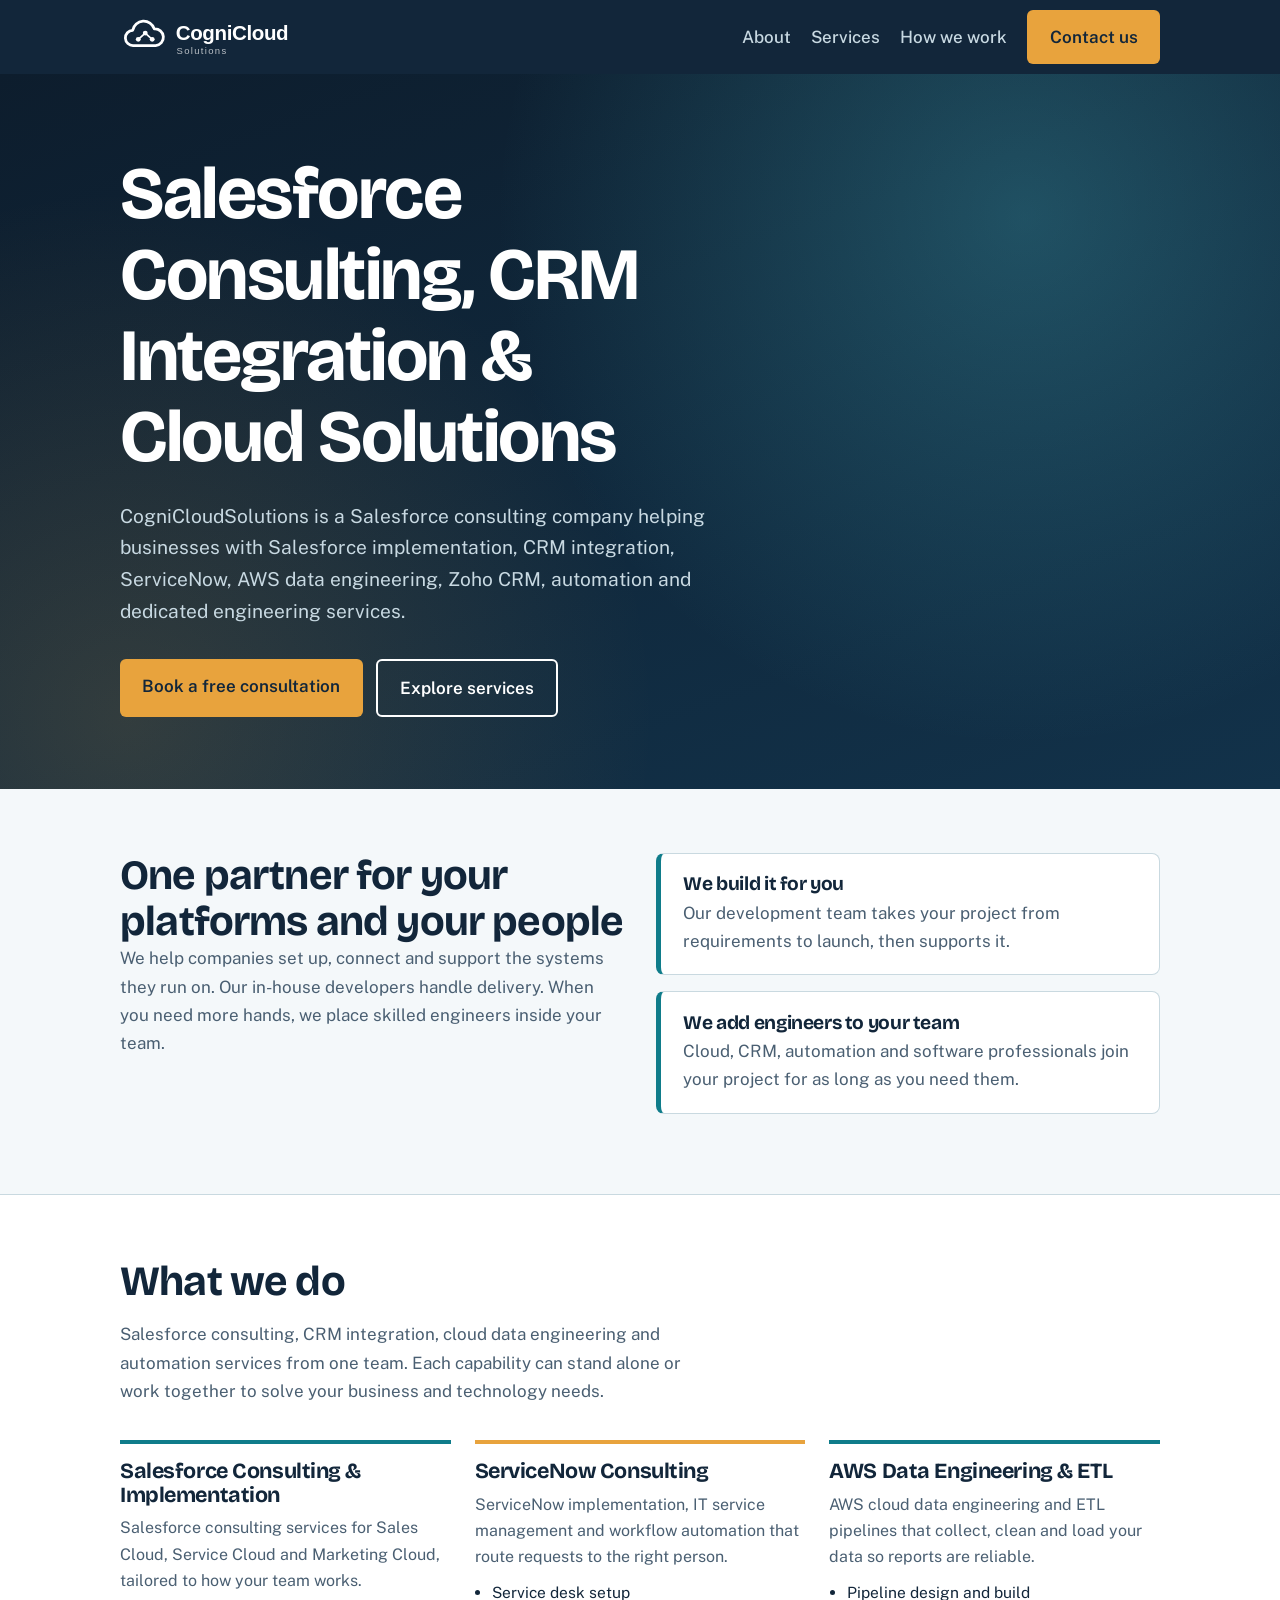
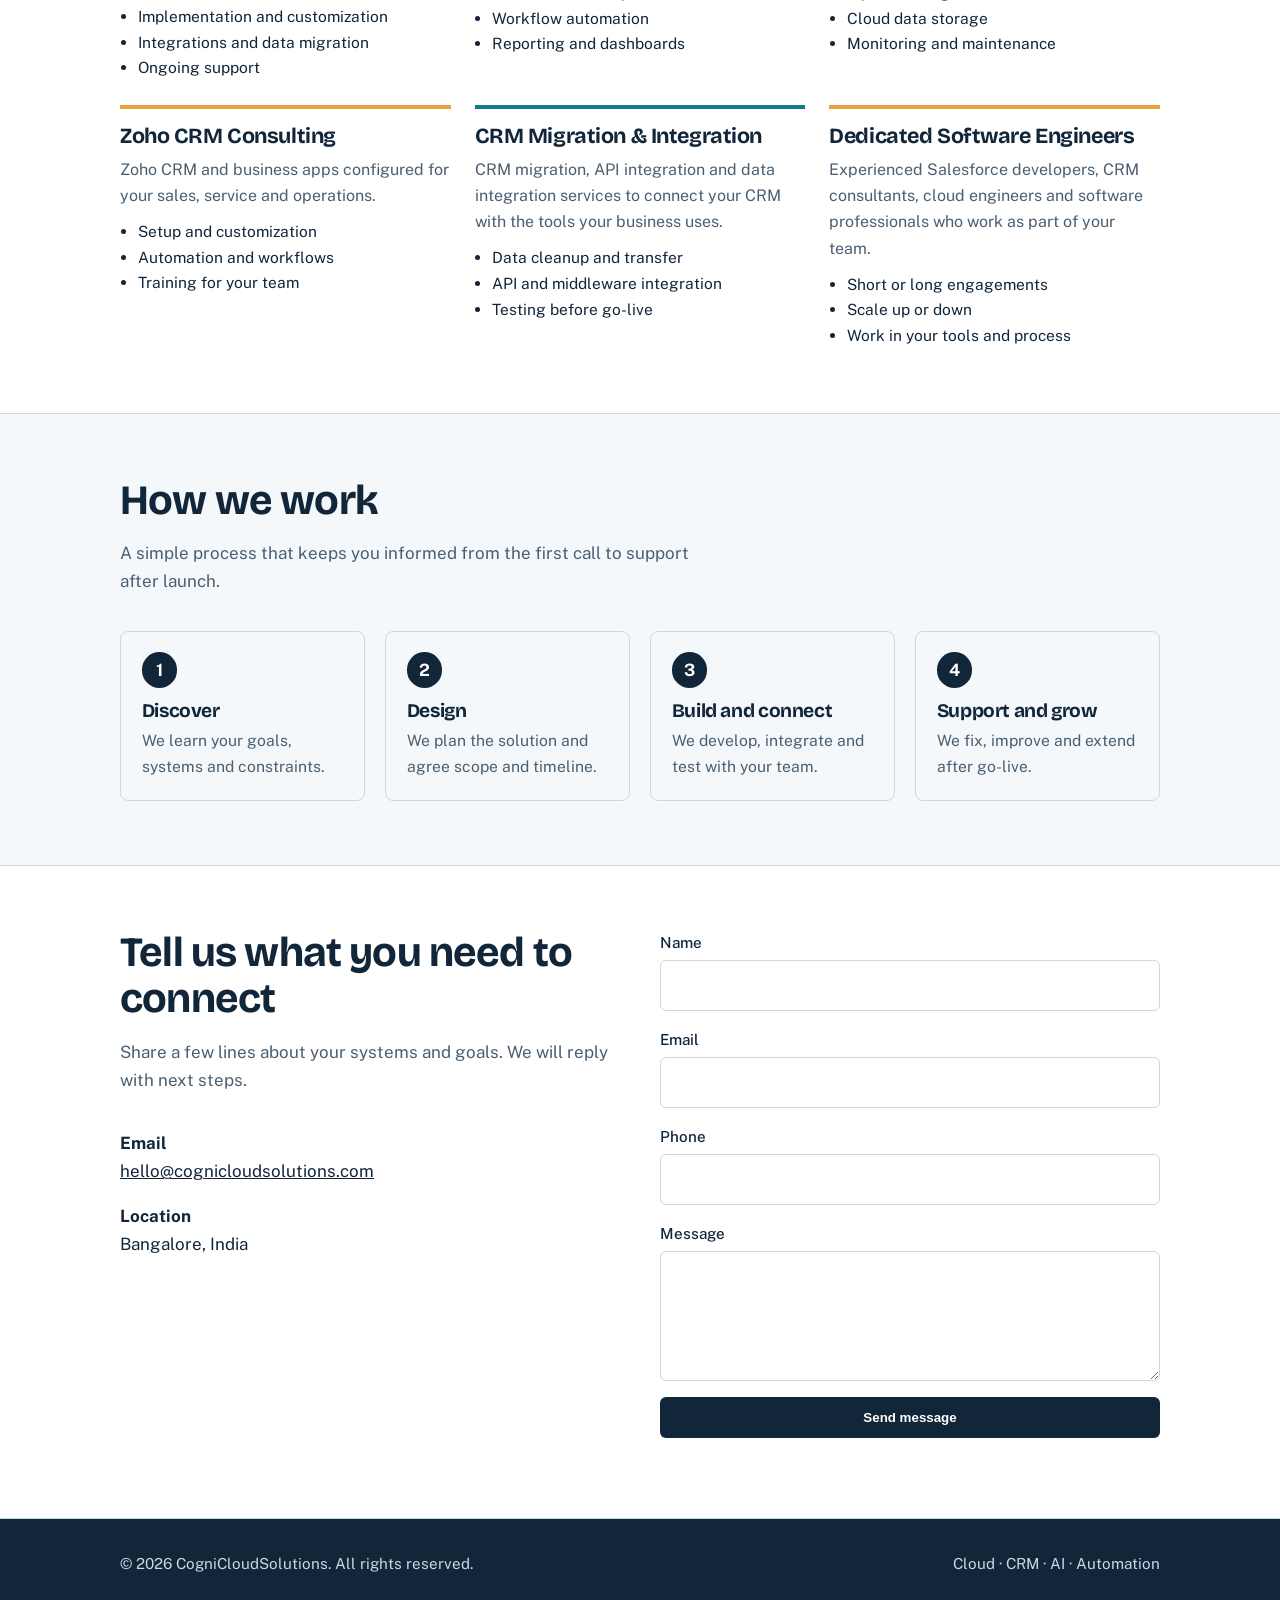
==== index.html @ 535fe507 "Strengthen SEO for Salesforce CRM cloud and engineering services" ====
<!DOCTYPE html>
<html lang="en">
<head>
<meta charset="utf-8">
<meta name="viewport" content="width=device-width, initial-scale=1">
<title>Salesforce Consulting Company | CRM, Cloud & AI Solutions | CogniCloudSolutions</title>
<meta name="description" content="CogniCloudSolutions is a Salesforce consulting company providing Salesforce implementation, CRM integration, ServiceNow, AWS data engineering, Zoho CRM, automation and dedicated engineering services.">
<link rel="canonical" href="https://www.cognicloudsolutions.com/">
<meta name="robots" content="index, follow, max-image-preview:large, max-snippet:-1, max-video-preview:-1">
<meta property="og:type" content="website">
<meta property="og:url" content="https://www.cognicloudsolutions.com/">
<meta property="og:title" content="Salesforce Consulting Company | CogniCloudSolutions">
<meta property="og:description" content="Salesforce consulting, CRM integration, ServiceNow, AWS data engineering, Zoho CRM, automation and dedicated engineering services.">
<meta property="og:image" content="https://www.cognicloudsolutions.com/assets/cognicloudsolutions-logo.svg">
<meta name="twitter:card" content="summary_large_image">
<meta name="twitter:title" content="Salesforce Consulting Company | CogniCloudSolutions">
<meta name="twitter:description" content="Salesforce consulting, CRM integration, ServiceNow, AWS data engineering, Zoho CRM, automation and dedicated engineering services.">
<script type="application/ld+json">
{
  "@context": "https://schema.org",
  "@type": "Organization",
  "name": "CogniCloudSolutions",
  "url": "https://www.cognicloudsolutions.com/",
  "logo": "https://www.cognicloudsolutions.com/assets/cognicloudsolutions-logo.svg",
  "email": "hello@cognicloudsolutions.com",
  "description": "Salesforce consulting, CRM integration, ServiceNow, AWS data engineering, Zoho CRM, automation and dedicated engineering services.",
  "knowsAbout": [
    "Salesforce consulting",
    "Salesforce implementation",
    "Salesforce CRM integration",
    "CRM migration",
    "ServiceNow consulting",
    "AWS data engineering",
    "ETL",
    "Zoho CRM",
    "CRM automation",
    "API integration",
    "Dedicated software engineers"
  ],
  "contactPoint": {
    "@type": "ContactPoint",
    "email": "hello@cognicloudsolutions.com",
    "contactType": "sales"
  }
}
</script>
<link rel="preconnect" href="https://fonts.googleapis.com">
<link rel="preconnect" href="https://fonts.gstatic.com" crossorigin>
<link href="https://fonts.googleapis.com/css2?family=Bricolage+Grotesque:wght@500;700;800&family=Public+Sans:wght@400;500;600&display=swap" rel="stylesheet">
<style>
:root{--bg:#f4f8fa;--surface:#fff;--ink:#12263a;--muted:#4a5f72;--teal:#0f7c8a;--amber:#e8a33d;--line:#c9d9e0;--navy:#12263a}
*{box-sizing:border-box}
html{scroll-behavior:smooth;scroll-padding-top:80px}
body{margin:0;background:var(--bg);color:var(--ink);font:400 1.0625rem/1.65 "Public Sans",system-ui,-apple-system,"Segoe UI",sans-serif}
h1,h2,h3{font-family:"Bricolage Grotesque","Segoe UI",system-ui,sans-serif;line-height:1.1;margin:0;letter-spacing:-.02em}
a{color:inherit}
.wrap{max-width:1080px;margin:auto;padding:0 1.25rem}
header{position:sticky;top:0;z-index:10;background:var(--navy);color:#fff}
header .wrap{display:flex;align-items:center;justify-content:space-between;gap:1rem;flex-wrap:wrap;padding:.65rem 1.25rem}
.logo{display:inline-flex;align-items:center;gap:10px;text-decoration:none;color:#fff}
.logo img{width:220px;height:52px;object-fit:contain;object-position:left center;filter:brightness(0) invert(1)}
.logo span{display:none}
nav{display:flex;gap:1.25rem;align-items:center;flex-wrap:wrap;font-weight:500}
nav a{text-decoration:none;color:#c8d9e2}
nav a:hover{color:#fff}
.btn{display:inline-block;background:var(--amber);color:var(--ink);padding:.8rem 1.4rem;border-radius:6px;font-weight:600;text-decoration:none;border:0;cursor:pointer}
.btn:hover{filter:brightness(1.05)}
.btn.ghost{background:transparent;color:#fff;border:2px solid #fff}
.hero{position:relative;overflow:hidden;background:radial-gradient(circle at 80% 20%,rgba(76,192,207,.28),transparent 45%),radial-gradient(circle at 10% 90%,rgba(232,163,61,.16),transparent 40%),linear-gradient(160deg,#0d1d2d,#12324a);color:#fff;padding:5rem 0 4.5rem}
.hero h1{font-size:clamp(2.4rem,7vw,4.6rem);max-width:13ch}
.hero p{font-size:1.2rem;color:#c8d9e2;max-width:54ch;margin:1.4rem 0 2rem}
.cta{display:flex;gap:.8rem;flex-wrap:wrap}
section{padding:4rem 0}
section.white{background:var(--surface);border-top:1px solid var(--line);border-bottom:1px solid var(--line)}
h2{font-size:clamp(1.8rem,4vw,2.6rem);max-width:22ch}
.intro{color:var(--muted);max-width:58ch;margin:1rem 0 2.2rem}
.about{display:grid;gap:2rem;grid-template-columns:repeat(auto-fit,minmax(280px,1fr))}
.about p{margin:0 0 1rem;color:var(--muted)}
.model{background:#fff;border:1px solid var(--line);border-left:5px solid var(--teal);border-radius:8px;padding:1.2rem 1.4rem;margin-bottom:1rem}
.model h3{font-size:1.2rem;margin-bottom:.3rem}
.model p{margin:0}
.grid{display:grid;gap:1.5rem;grid-template-columns:repeat(auto-fit,minmax(280px,1fr))}
.svc{border-top:4px solid var(--teal);padding-top:1rem}
.svc:nth-child(even){border-color:var(--amber)}
.svc h3{font-size:1.35rem;margin-bottom:.5rem}
.svc p{margin:0 0 .6rem;color:var(--muted);font-size:1rem}
.svc ul{margin:0;padding-left:1.1rem;font-size:.97rem}
.steps{display:grid;gap:1.25rem;grid-template-columns:repeat(auto-fit,minmax(220px,1fr));padding:0;list-style:none;margin:0;counter-reset:s}
.steps li{counter-increment:s;background:var(--bg);border:1px solid var(--line);border-radius:8px;padding:1.3rem}
.steps li::before{content:counter(s);display:grid;place-items:center;width:2.2rem;height:2.2rem;border-radius:50%;background:var(--navy);color:#fff;font-weight:700;margin-bottom:.8rem}
.steps h3{font-size:1.2rem;margin-bottom:.4rem}
.steps p{margin:0;color:var(--muted);font-size:.98rem}
.contact{display:grid;gap:2.5rem;grid-template-columns:repeat(auto-fit,minmax(280px,1fr))}
form{display:grid;gap:1rem}
label{display:grid;gap:.3rem;font-weight:500;font-size:.95rem}
input,textarea{font:inherit;padding:.75rem;border:1px solid var(--line);border-radius:6px;background:#fff;color:var(--ink);width:100%}
textarea{min-height:130px;resize:vertical}
.btn.dark{background:var(--navy);color:#fff}
footer{background:var(--navy);color:#c8d9e2;padding:2rem 0;font-size:.95rem}
footer .wrap{display:flex;justify-content:space-between;gap:1rem;flex-wrap:wrap}
@media(max-width:700px){.logo img{width:190px;height:46px}nav{width:100%;justify-content:flex-start}.hero{padding:4rem 0}}
</style>
</head>
<body>
<header>
<div class="wrap">
<a class="logo" href="#top" aria-label="CogniCloudSolutions home"><img src="assets/cognicloudsolutions-logo.svg" alt="CogniCloudSolutions logo"></a>
<nav aria-label="Main">
<a href="#about">About</a>
<a href="#services">Services</a>
<a href="#process">How we work</a>
<a href="#contact" class="btn">Contact us</a>
</nav>
</div>
</header>

<main id="top">
<div class="hero">
<div class="wrap">
<h1>Salesforce Consulting, CRM Integration & Cloud Solutions</h1>
<p>CogniCloudSolutions is a Salesforce consulting company helping businesses with Salesforce implementation, CRM integration, ServiceNow, AWS data engineering, Zoho CRM, automation and dedicated engineering services.</p>
<div class="cta">
<a class="btn" href="#contact">Book a free consultation</a>
<a class="btn ghost" href="#services">Explore services</a>
</div>
</div>
</div>

<section id="about">
<div class="wrap about">
<div>
<h2>One partner for your platforms and your people</h2>
<p class="intro">We help companies set up, connect and support the systems they run on. Our in-house developers handle delivery. When you need more hands, we place skilled engineers inside your team.</p>
</div>
<div>
<div class="model"><h3>We build it for you</h3><p>Our development team takes your project from requirements to launch, then supports it.</p></div>
<div class="model"><h3>We add engineers to your team</h3><p>Cloud, CRM, automation and software professionals join your project for as long as you need them.</p></div>
</div>
</div>
</section>

<section id="services" class="white">
<div class="wrap">
<h2>What we do</h2>
<p class="intro">Salesforce consulting, CRM integration, cloud data engineering and automation services from one team. Each capability can stand alone or work together to solve your business and technology needs.</p>
<div class="grid">
<div class="svc"><h3>Salesforce Consulting & Implementation</h3><p>Salesforce consulting services for Sales Cloud, Service Cloud and Marketing Cloud, tailored to how your team works.</p><ul><li>Implementation and customization</li><li>Integrations and data migration</li><li>Ongoing support</li></ul></div>
<div class="svc"><h3>ServiceNow Consulting</h3><p>ServiceNow implementation, IT service management and workflow automation that route requests to the right person.</p><ul><li>Service desk setup</li><li>Workflow automation</li><li>Reporting and dashboards</li></ul></div>
<div class="svc"><h3>AWS Data Engineering & ETL</h3><p>AWS cloud data engineering and ETL pipelines that collect, clean and load your data so reports are reliable.</p><ul><li>Pipeline design and build</li><li>Cloud data storage</li><li>Monitoring and maintenance</li></ul></div>
<div class="svc"><h3>Zoho CRM Consulting</h3><p>Zoho CRM and business apps configured for your sales, service and operations.</p><ul><li>Setup and customization</li><li>Automation and workflows</li><li>Training for your team</li></ul></div>
<div class="svc"><h3>CRM Migration & Integration</h3><p>CRM migration, API integration and data integration services to connect your CRM with the tools your business uses.</p><ul><li>Data cleanup and transfer</li><li>API and middleware integration</li><li>Testing before go-live</li></ul></div>
<div class="svc"><h3>Dedicated Software Engineers</h3><p>Experienced Salesforce developers, CRM consultants, cloud engineers and software professionals who work as part of your team.</p><ul><li>Short or long engagements</li><li>Scale up or down</li><li>Work in your tools and process</li></ul></div>
</div>
</div>
</section>

<section id="process">
<div class="wrap">
<h2>How we work</h2>
<p class="intro">A simple process that keeps you informed from the first call to support after launch.</p>
<ol class="steps">
<li><h3>Discover</h3><p>We learn your goals, systems and constraints.</p></li>
<li><h3>Design</h3><p>We plan the solution and agree scope and timeline.</p></li>
<li><h3>Build and connect</h3><p>We develop, integrate and test with your team.</p></li>
<li><h3>Support and grow</h3><p>We fix, improve and extend after go-live.</p></li>
</ol>
</div>
</section>

<section id="contact" class="white">
<div class="wrap contact">
<div>
<h2>Tell us what you need to connect</h2>
<p class="intro">Share a few lines about your systems and goals. We will reply with next steps.</p>
<p><strong>Email</strong><br><a href="mailto:hello@cognicloudsolutions.com">hello@cognicloudsolutions.com</a></p>
<p><strong>Location</strong><br>Bangalore, India</p>
</div>
<form id="contactForm" action="https://script.google.com/macros/s/AKfycby7FMXO1rtfaVryEMHI-EgoAi12WCTAoYp2iCmZPay3JEasLhc0bMcFN3RRq6M6rNP-/exec" method="POST">
<label>Name<input type="text" name="name" required autocomplete="name"></label>
<label>Email<input type="email" name="email" required autocomplete="email"></label>
<label>Phone<input type="tel" name="phone" autocomplete="tel"></label>
<label>Message<textarea name="message" required></textarea></label>
<button class="btn dark" type="submit">Send message</button>
<p id="formStatus" role="status" aria-live="polite" style="margin:0;color:var(--muted);"></p>
</form>
</div>
</section>
</main>

<footer><div class="wrap"><span>&copy; 2026 CogniCloudSolutions. All rights reserved.</span><span>Cloud &middot; CRM &middot; AI &middot; Automation</span></div></footer>
<script>
const contactForm = document.getElementById("contactForm");
const formStatus = document.getElementById("formStatus");

contactForm.addEventListener("submit", async function (event) {
  event.preventDefault();

  const button = contactForm.querySelector("button[type=\"submit\"]");
  button.disabled = true;
  button.textContent = "Sending...";
  formStatus.textContent = "";

  try {
    const response = await fetch(contactForm.action, {
      method: "POST",
      body: new URLSearchParams(new FormData(contactForm)),
      mode: "no-cors"
    });

    contactForm.reset();
    formStatus.textContent = "Thank you! Your message has been sent. We will get back to you soon.";
  } catch (error) {
    formStatus.textContent = "Sorry, we could not send your message. Please email hello@cognicloudsolutions.com directly.";
  } finally {
    button.disabled = false;
    button.textContent = "Send message";
  }
});
</script>
</body>
</html>
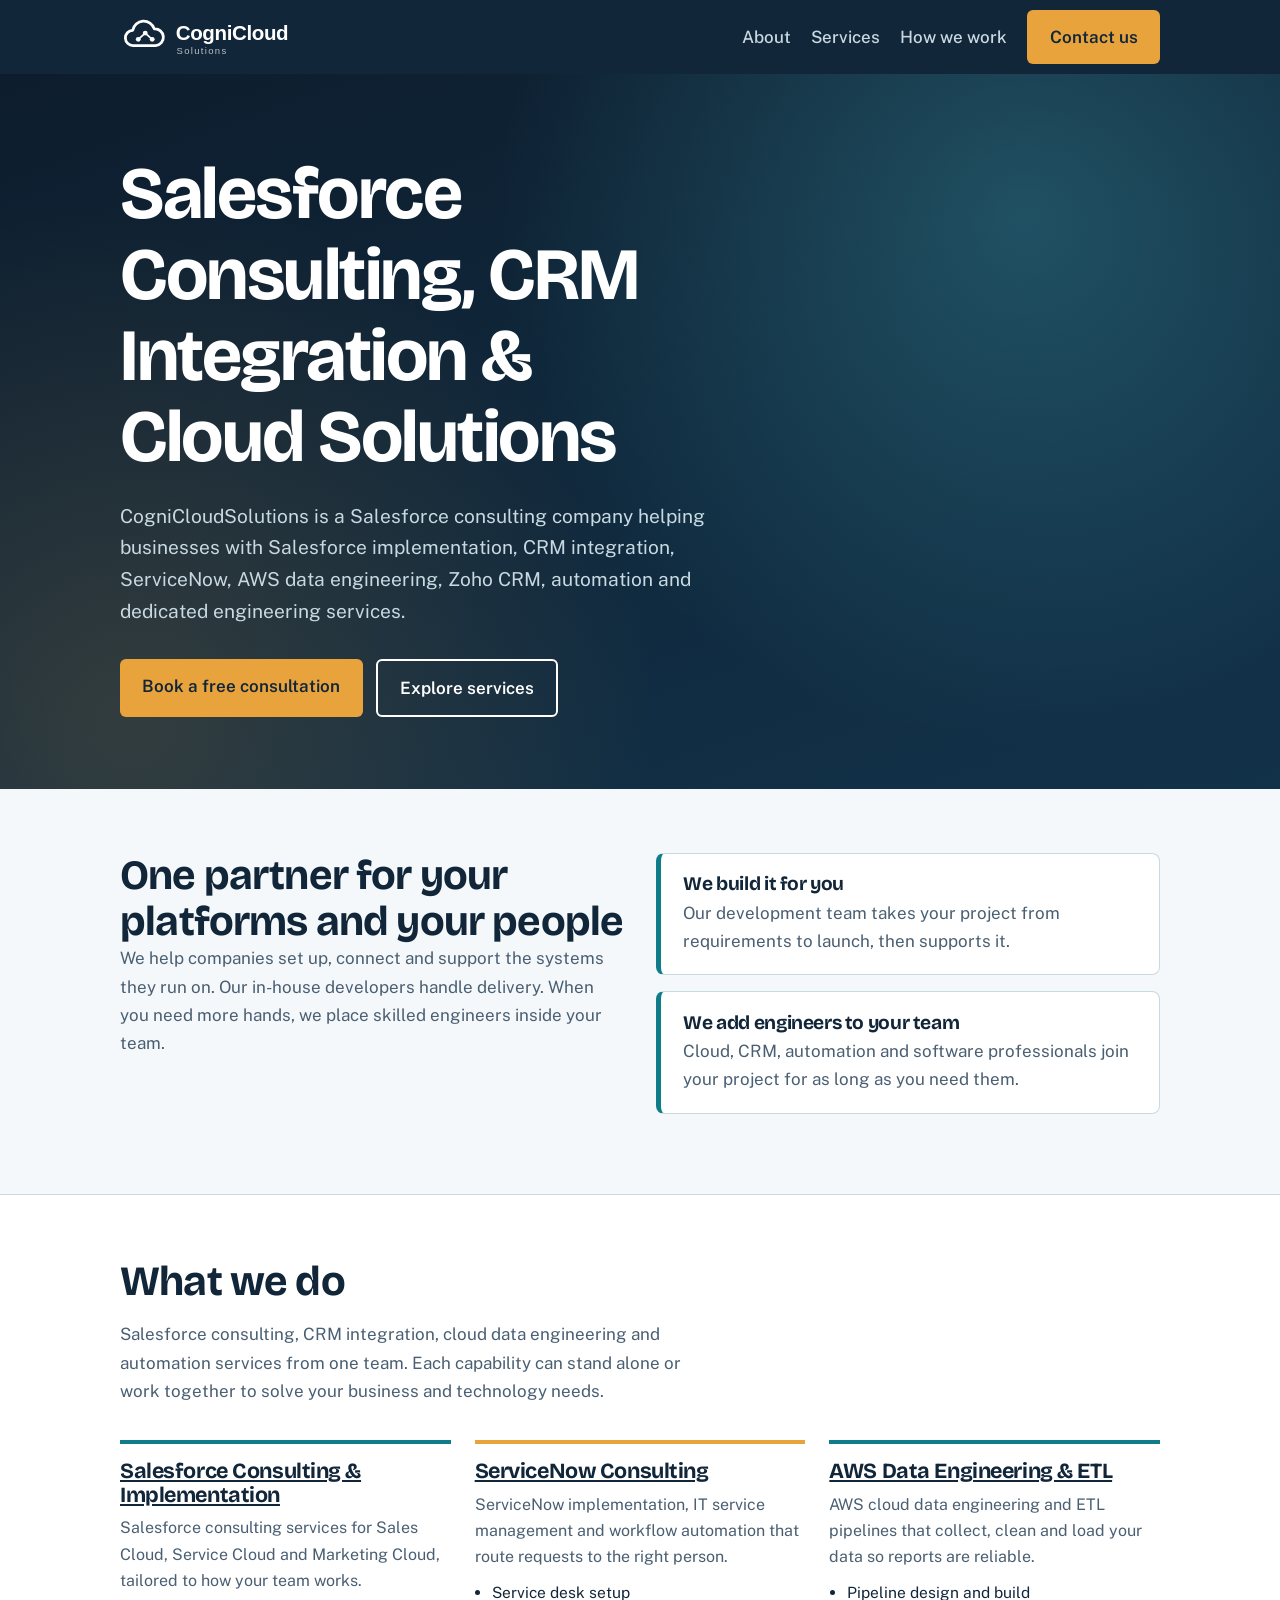
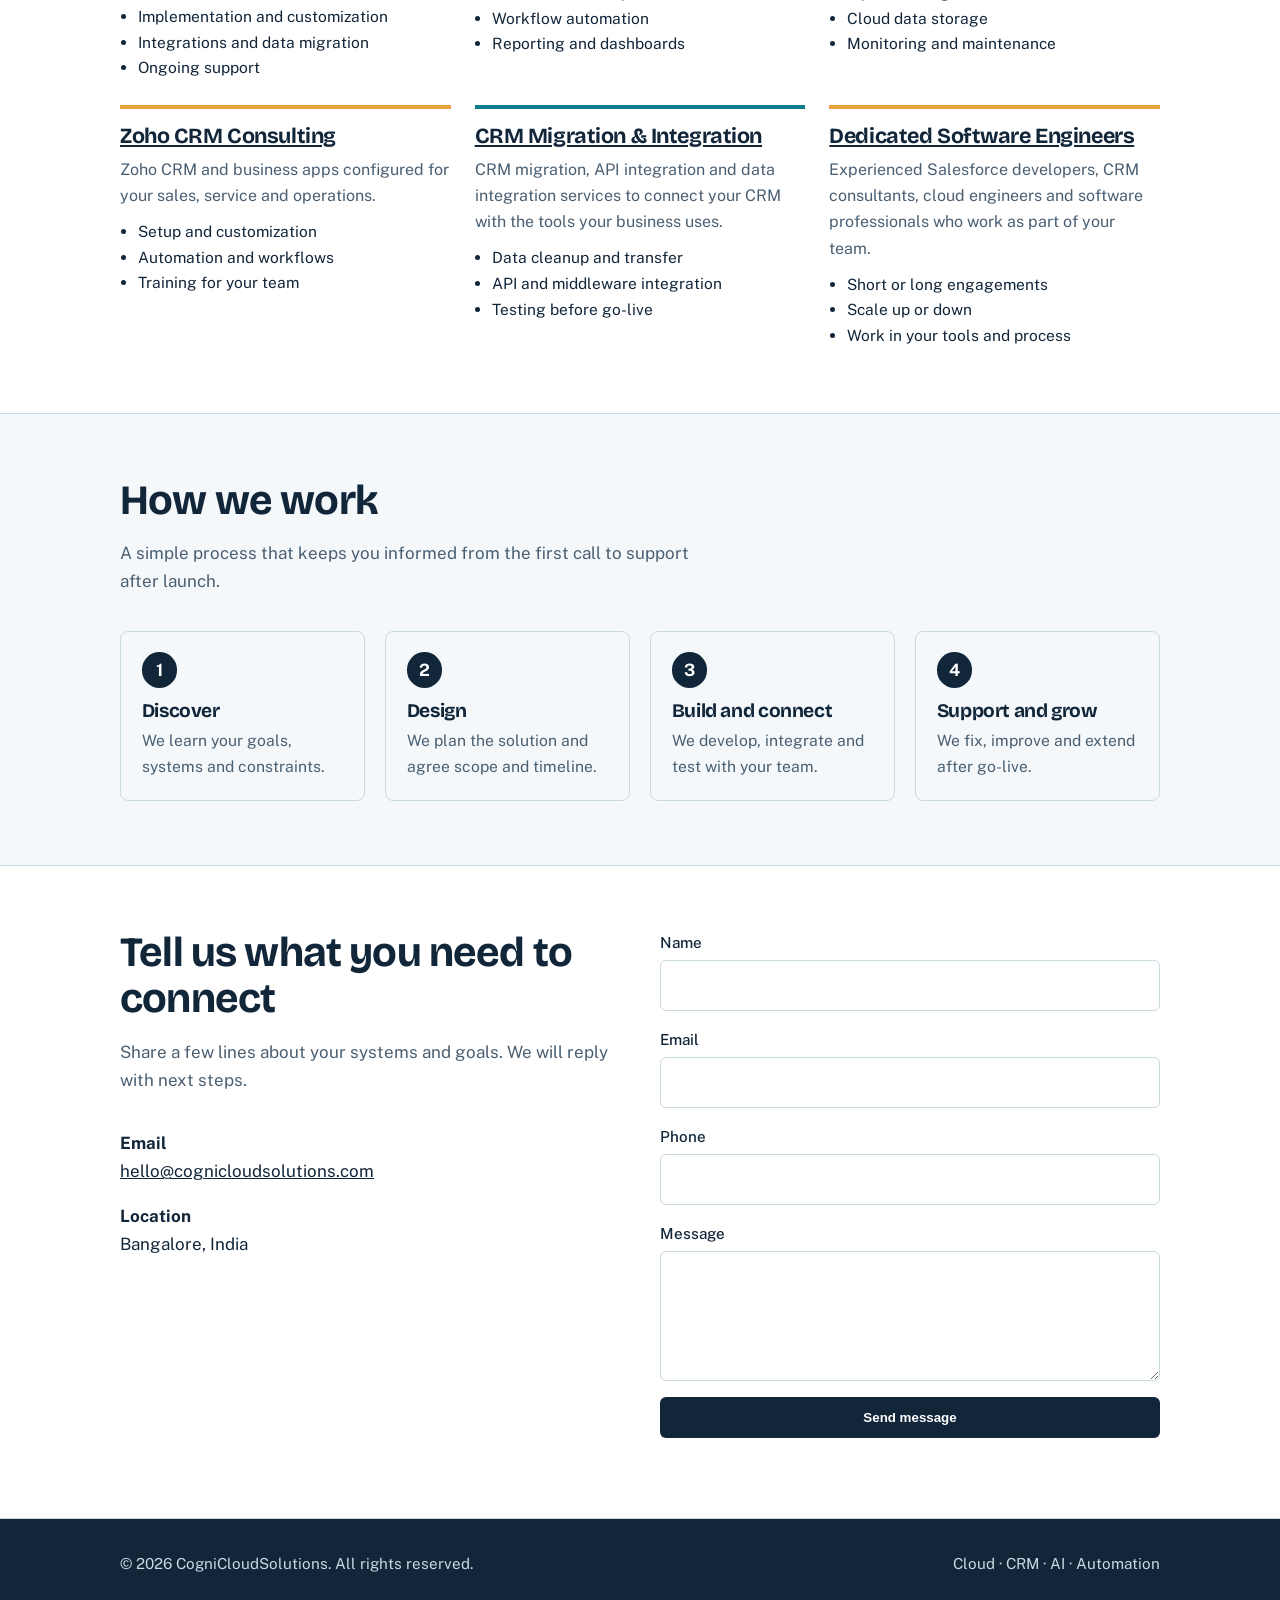
==== commit 613ac16d: "Add internal links to SEO service pages" ====
--- a/index.html
+++ b/index.html
@@ -144,12 +144,12 @@
 <h2>What we do</h2>
 <p class="intro">Salesforce consulting, CRM integration, cloud data engineering and automation services from one team. Each capability can stand alone or work together to solve your business and technology needs.</p>
 <div class="grid">
-<div class="svc"><h3>Salesforce Consulting & Implementation</h3><p>Salesforce consulting services for Sales Cloud, Service Cloud and Marketing Cloud, tailored to how your team works.</p><ul><li>Implementation and customization</li><li>Integrations and data migration</li><li>Ongoing support</li></ul></div>
-<div class="svc"><h3>ServiceNow Consulting</h3><p>ServiceNow implementation, IT service management and workflow automation that route requests to the right person.</p><ul><li>Service desk setup</li><li>Workflow automation</li><li>Reporting and dashboards</li></ul></div>
-<div class="svc"><h3>AWS Data Engineering & ETL</h3><p>AWS cloud data engineering and ETL pipelines that collect, clean and load your data so reports are reliable.</p><ul><li>Pipeline design and build</li><li>Cloud data storage</li><li>Monitoring and maintenance</li></ul></div>
-<div class="svc"><h3>Zoho CRM Consulting</h3><p>Zoho CRM and business apps configured for your sales, service and operations.</p><ul><li>Setup and customization</li><li>Automation and workflows</li><li>Training for your team</li></ul></div>
-<div class="svc"><h3>CRM Migration & Integration</h3><p>CRM migration, API integration and data integration services to connect your CRM with the tools your business uses.</p><ul><li>Data cleanup and transfer</li><li>API and middleware integration</li><li>Testing before go-live</li></ul></div>
-<div class="svc"><h3>Dedicated Software Engineers</h3><p>Experienced Salesforce developers, CRM consultants, cloud engineers and software professionals who work as part of your team.</p><ul><li>Short or long engagements</li><li>Scale up or down</li><li>Work in your tools and process</li></ul></div>
+<div class="svc"><h3><a href="salesforce-consulting/">Salesforce Consulting & Implementation</a></h3><p>Salesforce consulting services for Sales Cloud, Service Cloud and Marketing Cloud, tailored to how your team works.</p><ul><li>Implementation and customization</li><li>Integrations and data migration</li><li>Ongoing support</li></ul></div>
+<div class="svc"><h3><a href="servicenow-consulting/">ServiceNow Consulting</a></h3><p>ServiceNow implementation, IT service management and workflow automation that route requests to the right person.</p><ul><li>Service desk setup</li><li>Workflow automation</li><li>Reporting and dashboards</li></ul></div>
+<div class="svc"><h3><a href="aws-data-engineering-etl/">AWS Data Engineering & ETL</a></h3><p>AWS cloud data engineering and ETL pipelines that collect, clean and load your data so reports are reliable.</p><ul><li>Pipeline design and build</li><li>Cloud data storage</li><li>Monitoring and maintenance</li></ul></div>
+<div class="svc"><h3><a href="zoho-crm-consulting/">Zoho CRM Consulting</a></h3><p>Zoho CRM and business apps configured for your sales, service and operations.</p><ul><li>Setup and customization</li><li>Automation and workflows</li><li>Training for your team</li></ul></div>
+<div class="svc"><h3><a href="crm-integration-migration/">CRM Migration & Integration</a></h3><p>CRM migration, API integration and data integration services to connect your CRM with the tools your business uses.</p><ul><li>Data cleanup and transfer</li><li>API and middleware integration</li><li>Testing before go-live</li></ul></div>
+<div class="svc"><h3><a href="dedicated-software-engineers/">Dedicated Software Engineers</a></h3><p>Experienced Salesforce developers, CRM consultants, cloud engineers and software professionals who work as part of your team.</p><ul><li>Short or long engagements</li><li>Scale up or down</li><li>Work in your tools and process</li></ul></div>
 </div>
 </div>
 </section>
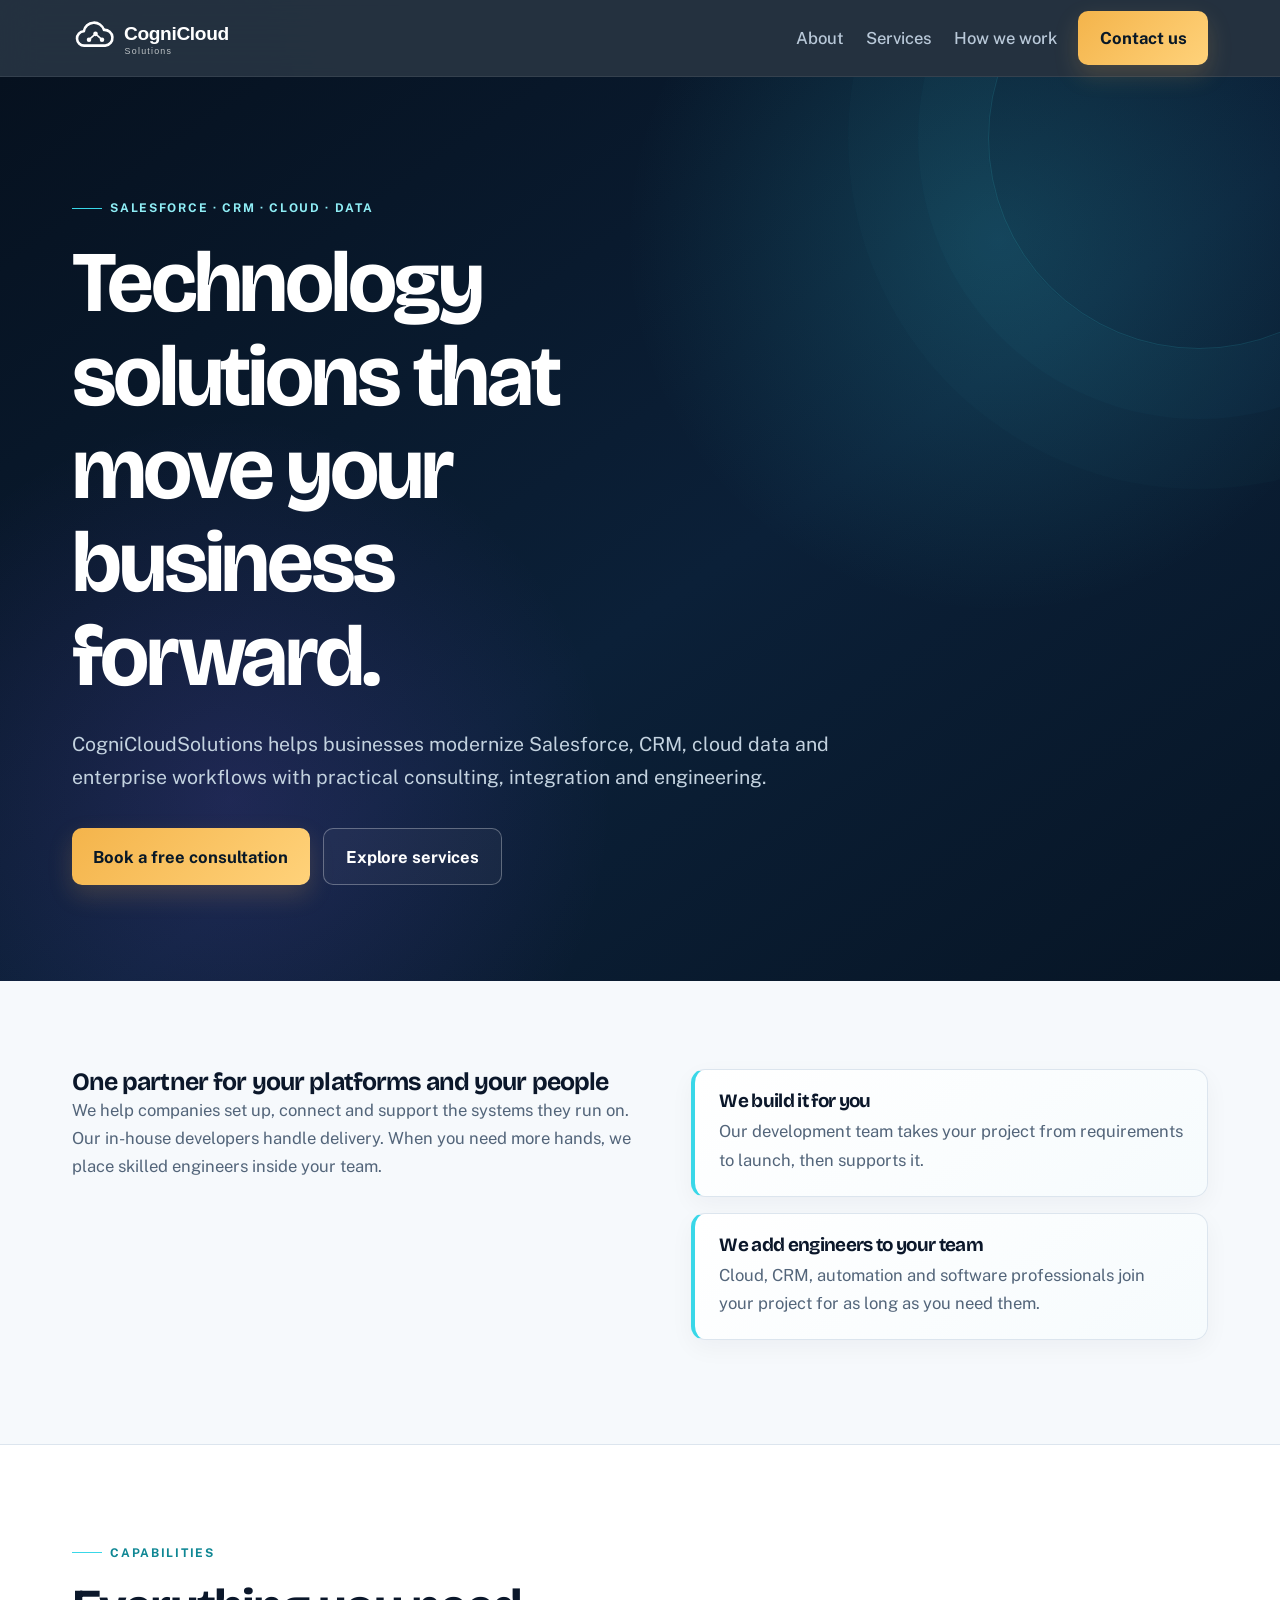
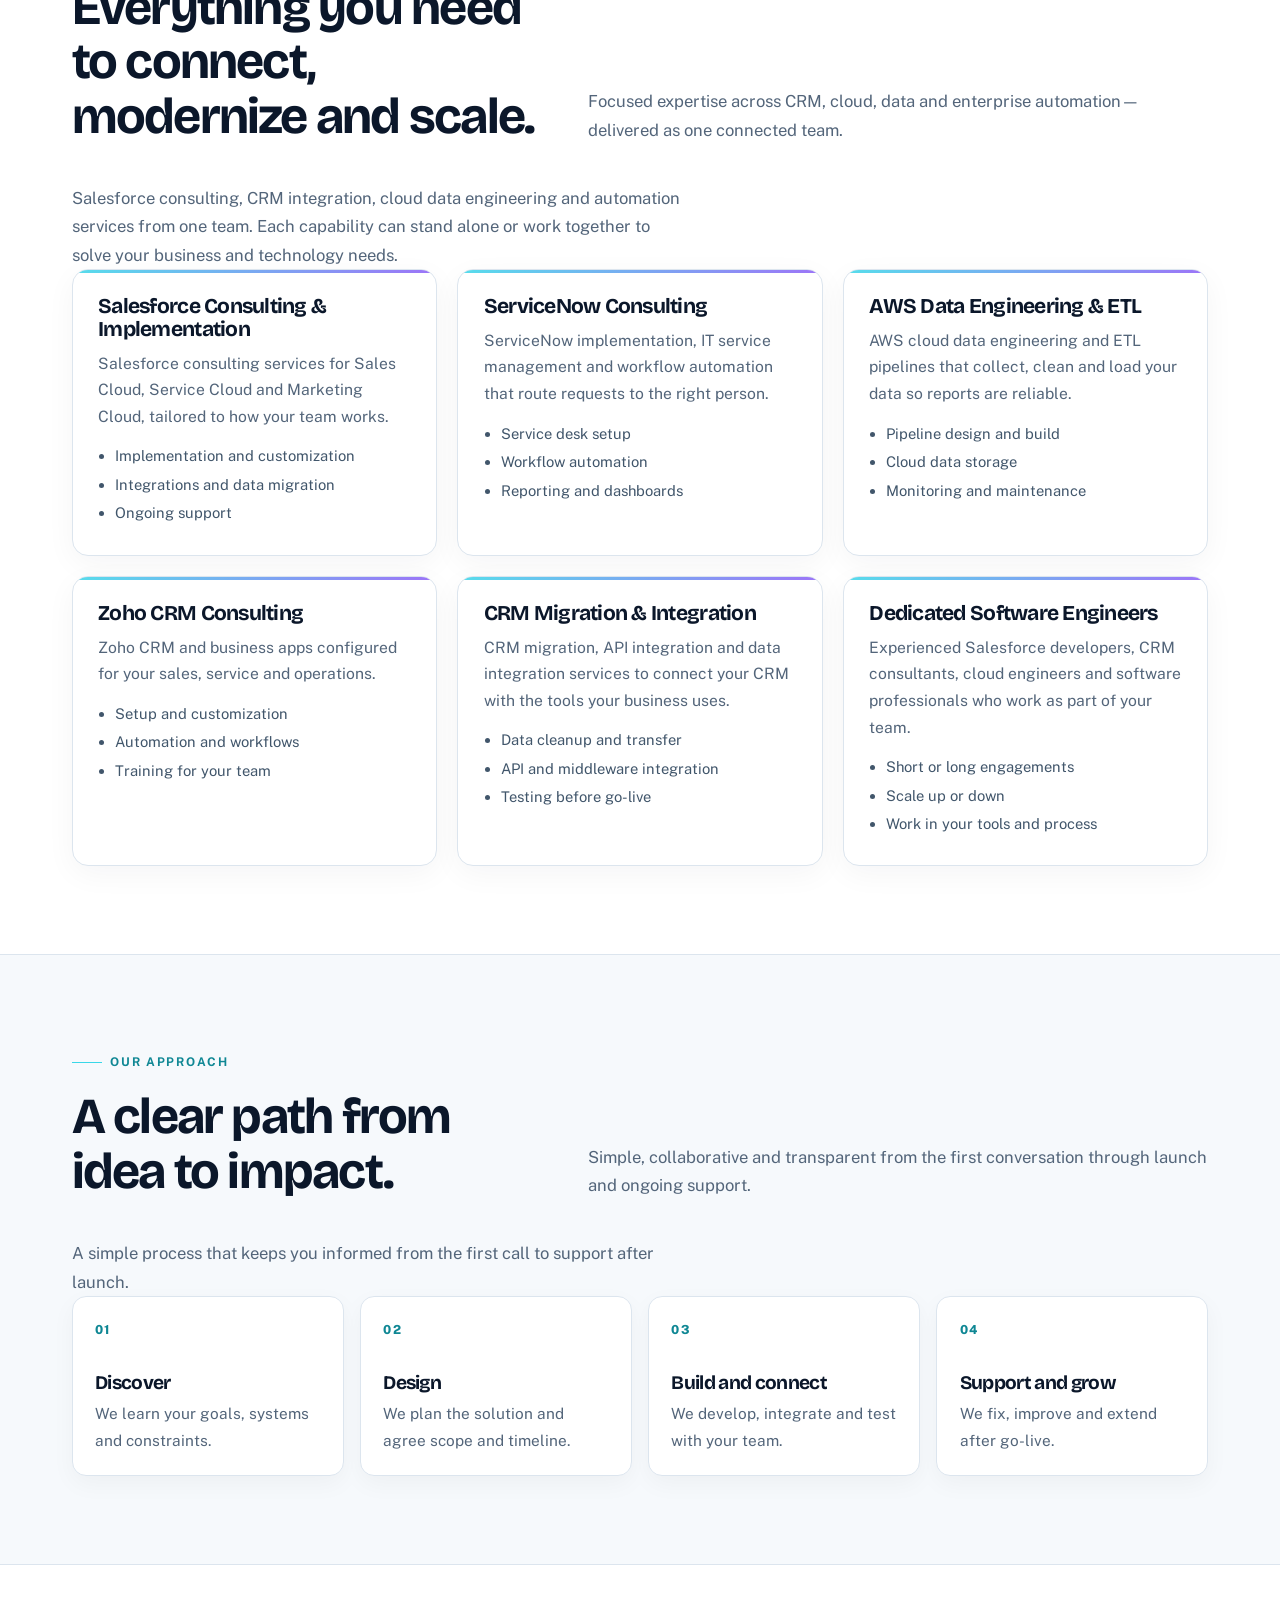
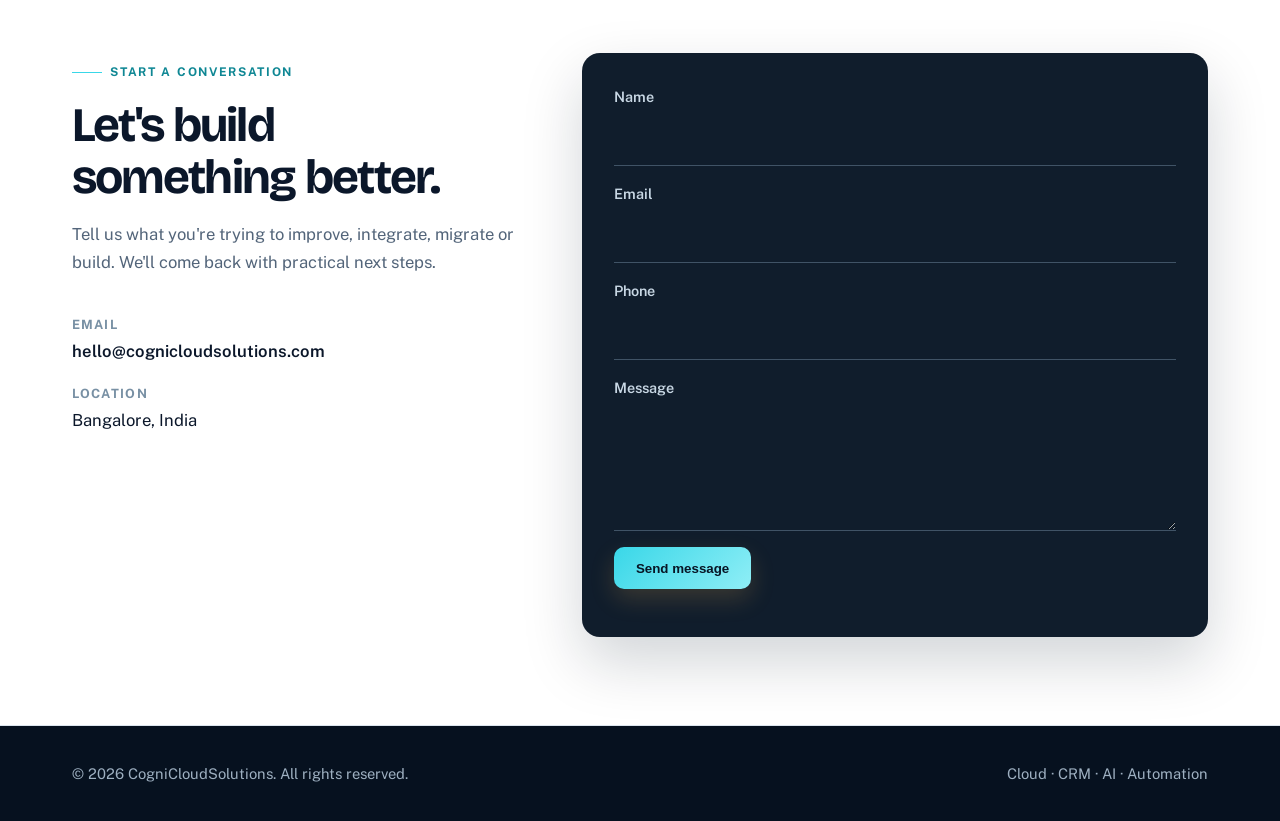
==== commit 158b3303: "Refresh homepage with premium modern B2B tech design" ====
--- a/index.html
+++ b/index.html
@@ -48,57 +48,65 @@
 <link rel="preconnect" href="https://fonts.gstatic.com" crossorigin>
 <link href="https://fonts.googleapis.com/css2?family=Bricolage+Grotesque:wght@500;700;800&family=Public+Sans:wght@400;500;600&display=swap" rel="stylesheet">
 <style>
-:root{--bg:#f4f8fa;--surface:#fff;--ink:#12263a;--muted:#4a5f72;--teal:#0f7c8a;--amber:#e8a33d;--line:#c9d9e0;--navy:#12263a}
+:root{--bg:#f6f9fc;--surface:#fff;--ink:#0b172a;--muted:#53657a;--line:#dce5ee;--navy:#071525;--navy2:#0d2138;--cyan:#39d7e8;--violet:#8b5cf6;--accent:#f4b44b;--shadow:0 20px 60px rgba(7,21,37,.10)}
 *{box-sizing:border-box}
-html{scroll-behavior:smooth;scroll-padding-top:80px}
-body{margin:0;background:var(--bg);color:var(--ink);font:400 1.0625rem/1.65 "Public Sans",system-ui,-apple-system,"Segoe UI",sans-serif}
-h1,h2,h3{font-family:"Bricolage Grotesque","Segoe UI",system-ui,sans-serif;line-height:1.1;margin:0;letter-spacing:-.02em}
+html{scroll-behavior:smooth;scroll-padding-top:88px}
+body{margin:0;background:var(--bg);color:var(--ink);font:400 1.04rem/1.7 "Public Sans",system-ui,-apple-system,"Segoe UI",sans-serif;overflow-x:hidden}
+body:before{content:"";position:fixed;inset:0;pointer-events:none;background:radial-gradient(circle at 10% 10%,rgba(57,215,232,.07),transparent 25%),radial-gradient(circle at 90% 50%,rgba(139,92,246,.05),transparent 28%);z-index:-1}
+h1,h2,h3{font-family:"Bricolage Grotesque","Segoe UI",system-ui,sans-serif;line-height:1.08;margin:0;letter-spacing:-.035em}
 a{color:inherit}
-.wrap{max-width:1080px;margin:auto;padding:0 1.25rem}
-header{position:sticky;top:0;z-index:10;background:var(--navy);color:#fff}
-header .wrap{display:flex;align-items:center;justify-content:space-between;gap:1rem;flex-wrap:wrap;padding:.65rem 1.25rem}
-.logo{display:inline-flex;align-items:center;gap:10px;text-decoration:none;color:#fff}
-.logo img{width:220px;height:52px;object-fit:contain;object-position:left center;filter:brightness(0) invert(1)}
-.logo span{display:none}
-nav{display:flex;gap:1.25rem;align-items:center;flex-wrap:wrap;font-weight:500}
-nav a{text-decoration:none;color:#c8d9e2}
-nav a:hover{color:#fff}
-.btn{display:inline-block;background:var(--amber);color:var(--ink);padding:.8rem 1.4rem;border-radius:6px;font-weight:600;text-decoration:none;border:0;cursor:pointer}
-.btn:hover{filter:brightness(1.05)}
-.btn.ghost{background:transparent;color:#fff;border:2px solid #fff}
-.hero{position:relative;overflow:hidden;background:radial-gradient(circle at 80% 20%,rgba(76,192,207,.28),transparent 45%),radial-gradient(circle at 10% 90%,rgba(232,163,61,.16),transparent 40%),linear-gradient(160deg,#0d1d2d,#12324a);color:#fff;padding:5rem 0 4.5rem}
-.hero h1{font-size:clamp(2.4rem,7vw,4.6rem);max-width:13ch}
-.hero p{font-size:1.2rem;color:#c8d9e2;max-width:54ch;margin:1.4rem 0 2rem}
-.cta{display:flex;gap:.8rem;flex-wrap:wrap}
-section{padding:4rem 0}
+.wrap{max-width:1180px;margin:auto;padding:0 1.35rem}
+header{position:sticky;top:0;z-index:50;background:rgba(7,21,37,.88);backdrop-filter:blur(18px);border-bottom:1px solid rgba(255,255,255,.08);color:#fff}
+header .wrap{display:flex;align-items:center;justify-content:space-between;gap:1.25rem;min-height:76px}
+.logo{display:inline-flex;align-items:center;text-decoration:none}.logo img{width:205px;height:50px;object-fit:contain;filter:brightness(0) invert(1)}
+nav{display:flex;gap:1.35rem;align-items:center;flex-wrap:wrap;font-weight:500}
+nav a{text-decoration:none;color:#b9c9d9;transition:.2s ease}
+nav a:hover{color:#fff;transform:translateY(-1px)}
+.btn{display:inline-flex;align-items:center;justify-content:center;gap:.5rem;background:linear-gradient(135deg,var(--accent),#ffd27a);color:#081827;padding:.82rem 1.35rem;border-radius:10px;font-weight:700;text-decoration:none;border:0;cursor:pointer;box-shadow:0 10px 25px rgba(244,180,75,.18);transition:transform .2s ease,box-shadow .2s ease}
+.btn:hover{transform:translateY(-2px);box-shadow:0 14px 30px rgba(244,180,75,.25)}
+.btn.ghost{background:rgba(255,255,255,.04);color:#fff;border:1px solid rgba(255,255,255,.3);box-shadow:none}
+.hero{position:relative;overflow:hidden;background:radial-gradient(circle at 78% 18%,rgba(57,215,232,.18),transparent 30%),radial-gradient(circle at 18% 80%,rgba(139,92,246,.16),transparent 30%),linear-gradient(145deg,#06111f,#0b2038 55%,#071525);color:#fff;padding:7rem 0 6rem}
+.hero:after{content:"";position:absolute;width:420px;height:420px;border:1px solid rgba(57,215,232,.14);border-radius:50%;right:-130px;top:-150px;box-shadow:0 0 0 70px rgba(57,215,232,.025),0 0 0 140px rgba(57,215,232,.015)}
+.hero .wrap{position:relative;z-index:1}
+.eyebrow{display:inline-flex;align-items:center;gap:.55rem;color:#8feef6;text-transform:uppercase;letter-spacing:.14em;font-size:.75rem;font-weight:700;margin-bottom:1.1rem}
+.eyebrow:before{content:"";width:30px;height:1px;background:var(--cyan)}
+.hero h1{font-size:clamp(2.8rem,7vw,5.4rem);max-width:12ch}
+.hero p{font-size:1.22rem;color:#c3d2df;max-width:66ch;margin:1.5rem 0 2.2rem}
+.cta{display:flex;gap:.85rem;flex-wrap:wrap}
+.hero-stats{display:grid;grid-template-columns:repeat(3,minmax(0,1fr));gap:1rem;max-width:760px;margin-top:4rem}
+.hero-stat{padding:1rem 1.15rem;border:1px solid rgba(255,255,255,.12);background:rgba(255,255,255,.045);border-radius:12px;backdrop-filter:blur(10px)}
+.hero-stat strong{display:block;color:#fff;font-size:1.05rem}.hero-stat span{color:#8ea5b8;font-size:.86rem}
+section{padding:5.5rem 0}
 section.white{background:var(--surface);border-top:1px solid var(--line);border-bottom:1px solid var(--line)}
-h2{font-size:clamp(1.8rem,4vw,2.6rem);max-width:22ch}
-.intro{color:var(--muted);max-width:58ch;margin:1rem 0 2.2rem}
-.about{display:grid;gap:2rem;grid-template-columns:repeat(auto-fit,minmax(280px,1fr))}
+.section-head{display:flex;justify-content:space-between;gap:2rem;align-items:end;margin-bottom:2.5rem}
+.section-head h2{font-size:clamp(2rem,4vw,3.15rem);max-width:15ch}
+.intro{color:var(--muted);max-width:62ch;margin:0}
+.about{display:grid;gap:3rem;grid-template-columns:1.05fr .95fr;align-items:start}
 .about p{margin:0 0 1rem;color:var(--muted)}
-.model{background:#fff;border:1px solid var(--line);border-left:5px solid var(--teal);border-radius:8px;padding:1.2rem 1.4rem;margin-bottom:1rem}
-.model h3{font-size:1.2rem;margin-bottom:.3rem}
-.model p{margin:0}
-.grid{display:grid;gap:1.5rem;grid-template-columns:repeat(auto-fit,minmax(280px,1fr))}
-.svc{border-top:4px solid var(--teal);padding-top:1rem}
-.svc:nth-child(even){border-color:var(--amber)}
-.svc h3{font-size:1.35rem;margin-bottom:.5rem}
-.svc p{margin:0 0 .6rem;color:var(--muted);font-size:1rem}
-.svc ul{margin:0;padding-left:1.1rem;font-size:.97rem}
-.steps{display:grid;gap:1.25rem;grid-template-columns:repeat(auto-fit,minmax(220px,1fr));padding:0;list-style:none;margin:0;counter-reset:s}
-.steps li{counter-increment:s;background:var(--bg);border:1px solid var(--line);border-radius:8px;padding:1.3rem}
-.steps li::before{content:counter(s);display:grid;place-items:center;width:2.2rem;height:2.2rem;border-radius:50%;background:var(--navy);color:#fff;font-weight:700;margin-bottom:.8rem}
-.steps h3{font-size:1.2rem;margin-bottom:.4rem}
-.steps p{margin:0;color:var(--muted);font-size:.98rem}
-.contact{display:grid;gap:2.5rem;grid-template-columns:repeat(auto-fit,minmax(280px,1fr))}
-form{display:grid;gap:1rem}
-label{display:grid;gap:.3rem;font-weight:500;font-size:.95rem}
-input,textarea{font:inherit;padding:.75rem;border:1px solid var(--line);border-radius:6px;background:#fff;color:var(--ink);width:100%}
-textarea{min-height:130px;resize:vertical}
-.btn.dark{background:var(--navy);color:#fff}
-footer{background:var(--navy);color:#c8d9e2;padding:2rem 0;font-size:.95rem}
-footer .wrap{display:flex;justify-content:space-between;gap:1rem;flex-wrap:wrap}
-@media(max-width:700px){.logo img{width:190px;height:46px}nav{width:100%;justify-content:flex-start}.hero{padding:4rem 0}}
+.model{background:linear-gradient(145deg,#fff,#f6fbfd);border:1px solid var(--line);border-left:4px solid var(--cyan);border-radius:14px;padding:1.35rem 1.5rem;margin-bottom:1rem;box-shadow:0 8px 25px rgba(7,21,37,.045)}
+.model h3{font-size:1.18rem;margin-bottom:.35rem}.model p{margin:0}
+.grid{display:grid;gap:1.25rem;grid-template-columns:repeat(3,minmax(0,1fr))}
+.svc{position:relative;background:#fff;border:1px solid var(--line);border-radius:16px;padding:1.6rem;min-height:235px;box-shadow:0 8px 30px rgba(7,21,37,.045);transition:transform .25s ease,box-shadow .25s ease,border-color .25s ease;overflow:hidden}
+.svc:before{content:"";position:absolute;inset:0 0 auto;height:3px;background:linear-gradient(90deg,var(--cyan),var(--violet));opacity:.85}
+.svc:hover{transform:translateY(-6px);box-shadow:var(--shadow);border-color:#bfd3e0}
+.svc h3{font-size:1.32rem;margin-bottom:.6rem}.svc h3 a{text-decoration:none}.svc h3 a:hover{color:#0c8290}
+.svc p{margin:0 0 .8rem;color:var(--muted);font-size:.98rem}.svc ul{margin:0;padding-left:1.05rem;font-size:.92rem;color:#41566b}.svc li{margin:.22rem 0}
+.steps{display:grid;gap:1rem;grid-template-columns:repeat(4,minmax(0,1fr));padding:0;list-style:none;margin:0;counter-reset:s}
+.steps li{counter-increment:s;background:#fff;border:1px solid var(--line);border-radius:14px;padding:1.4rem;box-shadow:0 8px 25px rgba(7,21,37,.04)}
+.steps li:before{content:counter(s,decimal-leading-zero);display:block;color:#0f8794;font-size:.78rem;font-weight:800;letter-spacing:.12em;margin-bottom:2rem}
+.steps h3{font-size:1.2rem;margin-bottom:.45rem}.steps p{margin:0;color:var(--muted);font-size:.96rem}
+.contact{display:grid;gap:3rem;grid-template-columns:.85fr 1.15fr;align-items:start}
+.contact h2{font-size:clamp(2rem,4vw,3rem);max-width:13ch}
+.contact .intro{margin-top:1rem}
+.contact-info{display:grid;gap:.8rem;margin-top:2rem}.contact-info strong{font-size:.8rem;text-transform:uppercase;letter-spacing:.1em;color:#7890a4}.contact-info a{font-weight:600;text-decoration:none}.contact-info a:hover{color:#0f8794}
+form{display:grid;gap:1rem;background:#101d2c;border-radius:18px;padding:2rem;color:#fff;box-shadow:0 25px 60px rgba(7,21,37,.18)}
+label{display:grid;gap:.35rem;font-weight:600;font-size:.9rem;color:#c8d7e4}
+input,textarea{font:inherit;padding:.8rem 0;border:0;border-bottom:1px solid #405366;border-radius:0;background:transparent;color:#fff;width:100%;outline:0}input:focus,textarea:focus{border-bottom-color:var(--cyan)}textarea{min-height:125px;resize:vertical}
+.btn.dark{background:linear-gradient(135deg,var(--cyan),#8feef6);color:#071525;justify-self:start}
+footer{background:#06111f;color:#9eb0c1;padding:2.2rem 0;font-size:.92rem}footer .wrap{display:flex;justify-content:space-between;gap:1rem;flex-wrap:wrap}
+@media(max-width:900px){.grid{grid-template-columns:repeat(2,minmax(0,1fr))}.steps{grid-template-columns:repeat(2,minmax(0,1fr))}.about,.contact{grid-template-columns:1fr}.hero{padding:5rem 0}.hero-stats{margin-top:3rem}}
+@media(max-width:700px){.wrap{padding:0 1rem}header .wrap{min-height:68px}.logo img{width:180px;height:44px}nav{width:100%;gap:.8rem;font-size:.9rem}.hero{padding:4rem 0 3.5rem}.hero h1{font-size:clamp(2.5rem,13vw,3.6rem)}.hero-stats{grid-template-columns:1fr}.hero-stat{display:flex;justify-content:space-between;gap:1rem}.section-head{display:block}.section-head .intro{margin-top:1rem}.grid,.steps{grid-template-columns:1fr}section{padding:4rem 0}form{padding:1.35rem}}
+@media(prefers-reduced-motion:reduce){*{scroll-behavior:auto!important;transition:none!important}}
 </style>
 </head>
 <body>
@@ -117,8 +125,8 @@
 <main id="top">
 <div class="hero">
 <div class="wrap">
-<h1>Salesforce Consulting, CRM Integration & Cloud Solutions</h1>
-<p>CogniCloudSolutions is a Salesforce consulting company helping businesses with Salesforce implementation, CRM integration, ServiceNow, AWS data engineering, Zoho CRM, automation and dedicated engineering services.</p>
+<div class="eyebrow">Salesforce · CRM · Cloud · Data</div><h1>Technology solutions that move your business forward.</h1>
+<p>CogniCloudSolutions helps businesses modernize Salesforce, CRM, cloud data and enterprise workflows with practical consulting, integration and engineering.</p>
 <div class="cta">
 <a class="btn" href="#contact">Book a free consultation</a>
 <a class="btn ghost" href="#services">Explore services</a>
@@ -141,7 +149,7 @@
 
 <section id="services" class="white">
 <div class="wrap">
-<h2>What we do</h2>
+<div class="section-head"><div><div class="eyebrow" style="color:#0f8794">Capabilities</div><h2>Everything you need to connect, modernize and scale.</h2></div><p class="intro">Focused expertise across CRM, cloud, data and enterprise automation—delivered as one connected team.</p></div>
 <p class="intro">Salesforce consulting, CRM integration, cloud data engineering and automation services from one team. Each capability can stand alone or work together to solve your business and technology needs.</p>
 <div class="grid">
 <div class="svc"><h3><a href="salesforce-consulting/">Salesforce Consulting & Implementation</a></h3><p>Salesforce consulting services for Sales Cloud, Service Cloud and Marketing Cloud, tailored to how your team works.</p><ul><li>Implementation and customization</li><li>Integrations and data migration</li><li>Ongoing support</li></ul></div>
@@ -156,7 +164,7 @@
 
 <section id="process">
 <div class="wrap">
-<h2>How we work</h2>
+<div class="section-head"><div><div class="eyebrow" style="color:#0f8794">Our approach</div><h2>A clear path from idea to impact.</h2></div><p class="intro">Simple, collaborative and transparent from the first conversation through launch and ongoing support.</p></div>
 <p class="intro">A simple process that keeps you informed from the first call to support after launch.</p>
 <ol class="steps">
 <li><h3>Discover</h3><p>We learn your goals, systems and constraints.</p></li>
@@ -170,10 +178,9 @@
 <section id="contact" class="white">
 <div class="wrap contact">
 <div>
-<h2>Tell us what you need to connect</h2>
-<p class="intro">Share a few lines about your systems and goals. We will reply with next steps.</p>
-<p><strong>Email</strong><br><a href="mailto:hello@cognicloudsolutions.com">hello@cognicloudsolutions.com</a></p>
-<p><strong>Location</strong><br>Bangalore, India</p>
+<div class="eyebrow" style="color:#0f8794">Start a conversation</div><h2>Let's build something better.</h2>
+<p class="intro">Tell us what you're trying to improve, integrate, migrate or build. We'll come back with practical next steps.</p>
+<div class="contact-info"><div><strong>Email</strong><br><a href="mailto:hello@cognicloudsolutions.com">hello@cognicloudsolutions.com</a></div><div><strong>Location</strong><br>Bangalore, India</div></div>
 </div>
 <form id="contactForm" action="https://script.google.com/macros/s/AKfycby7FMXO1rtfaVryEMHI-EgoAi12WCTAoYp2iCmZPay3JEasLhc0bMcFN3RRq6M6rNP-/exec" method="POST">
 <label>Name<input type="text" name="name" required autocomplete="name"></label>
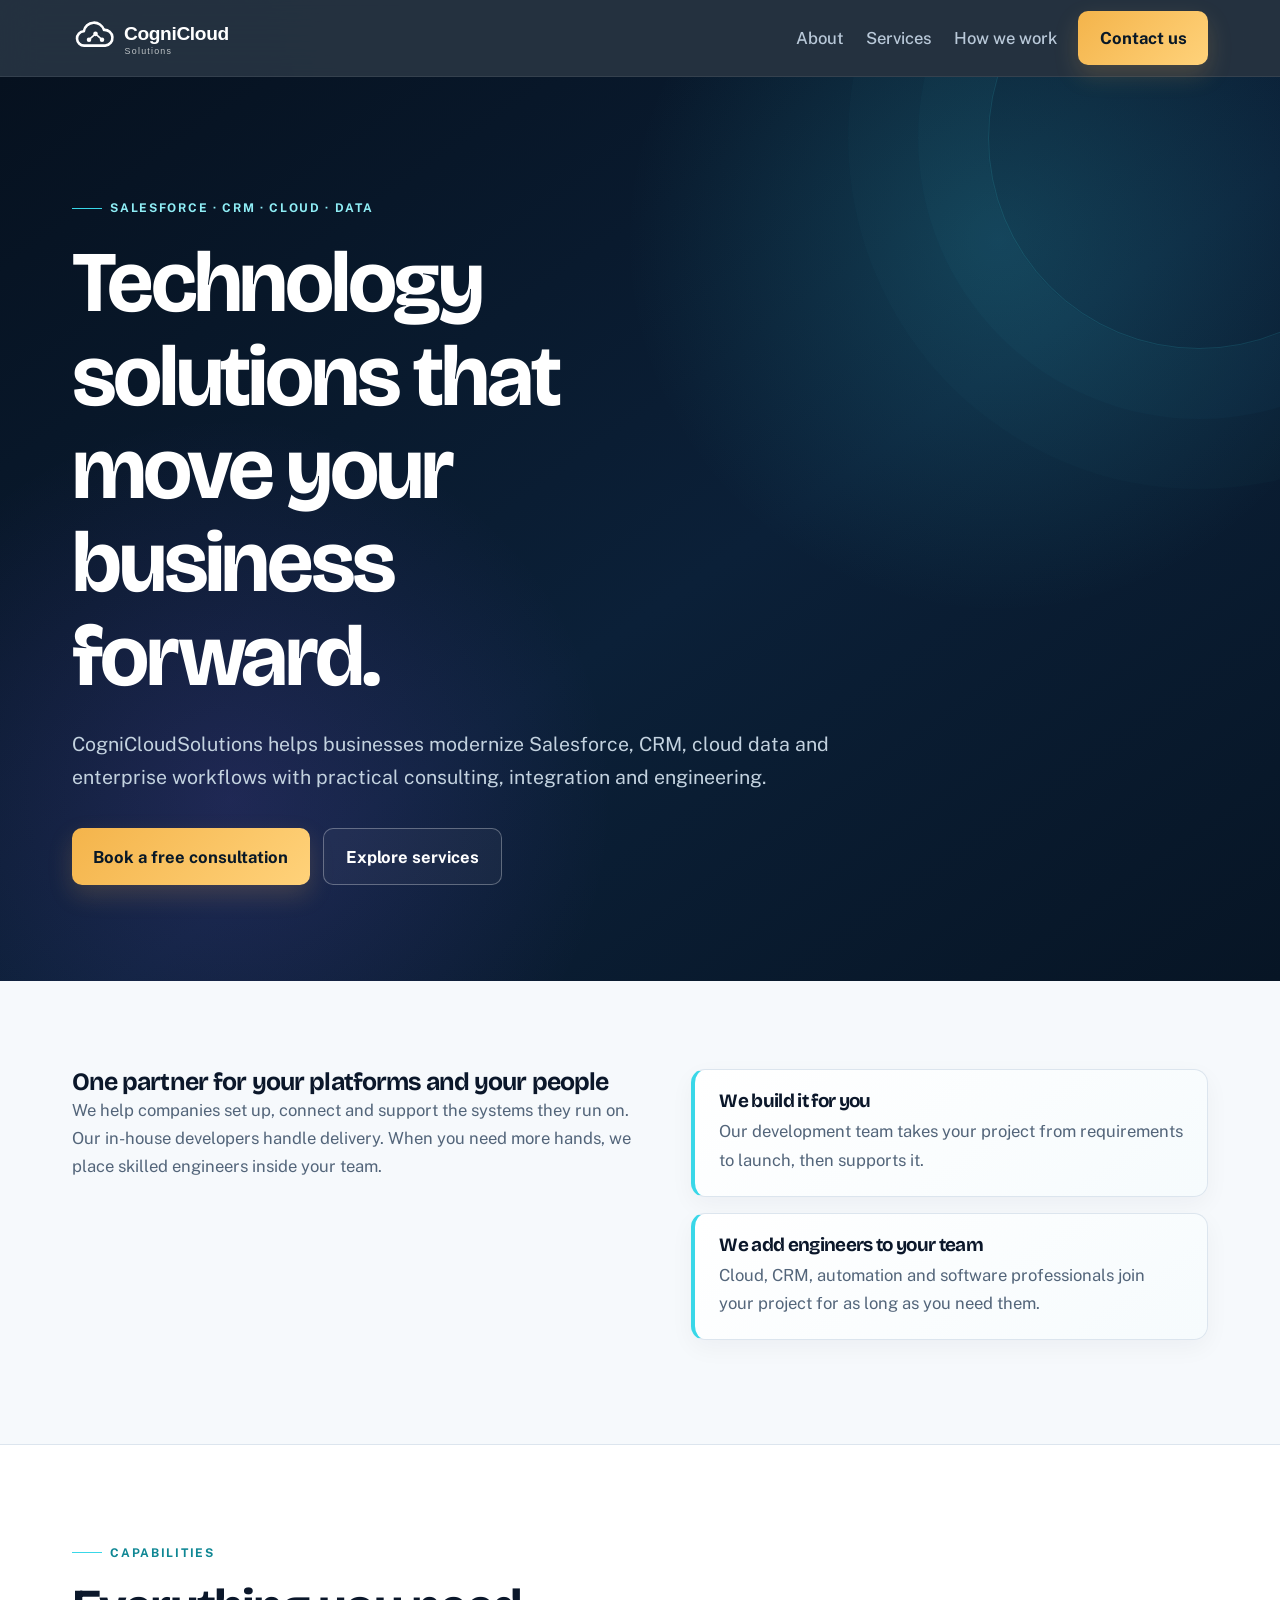
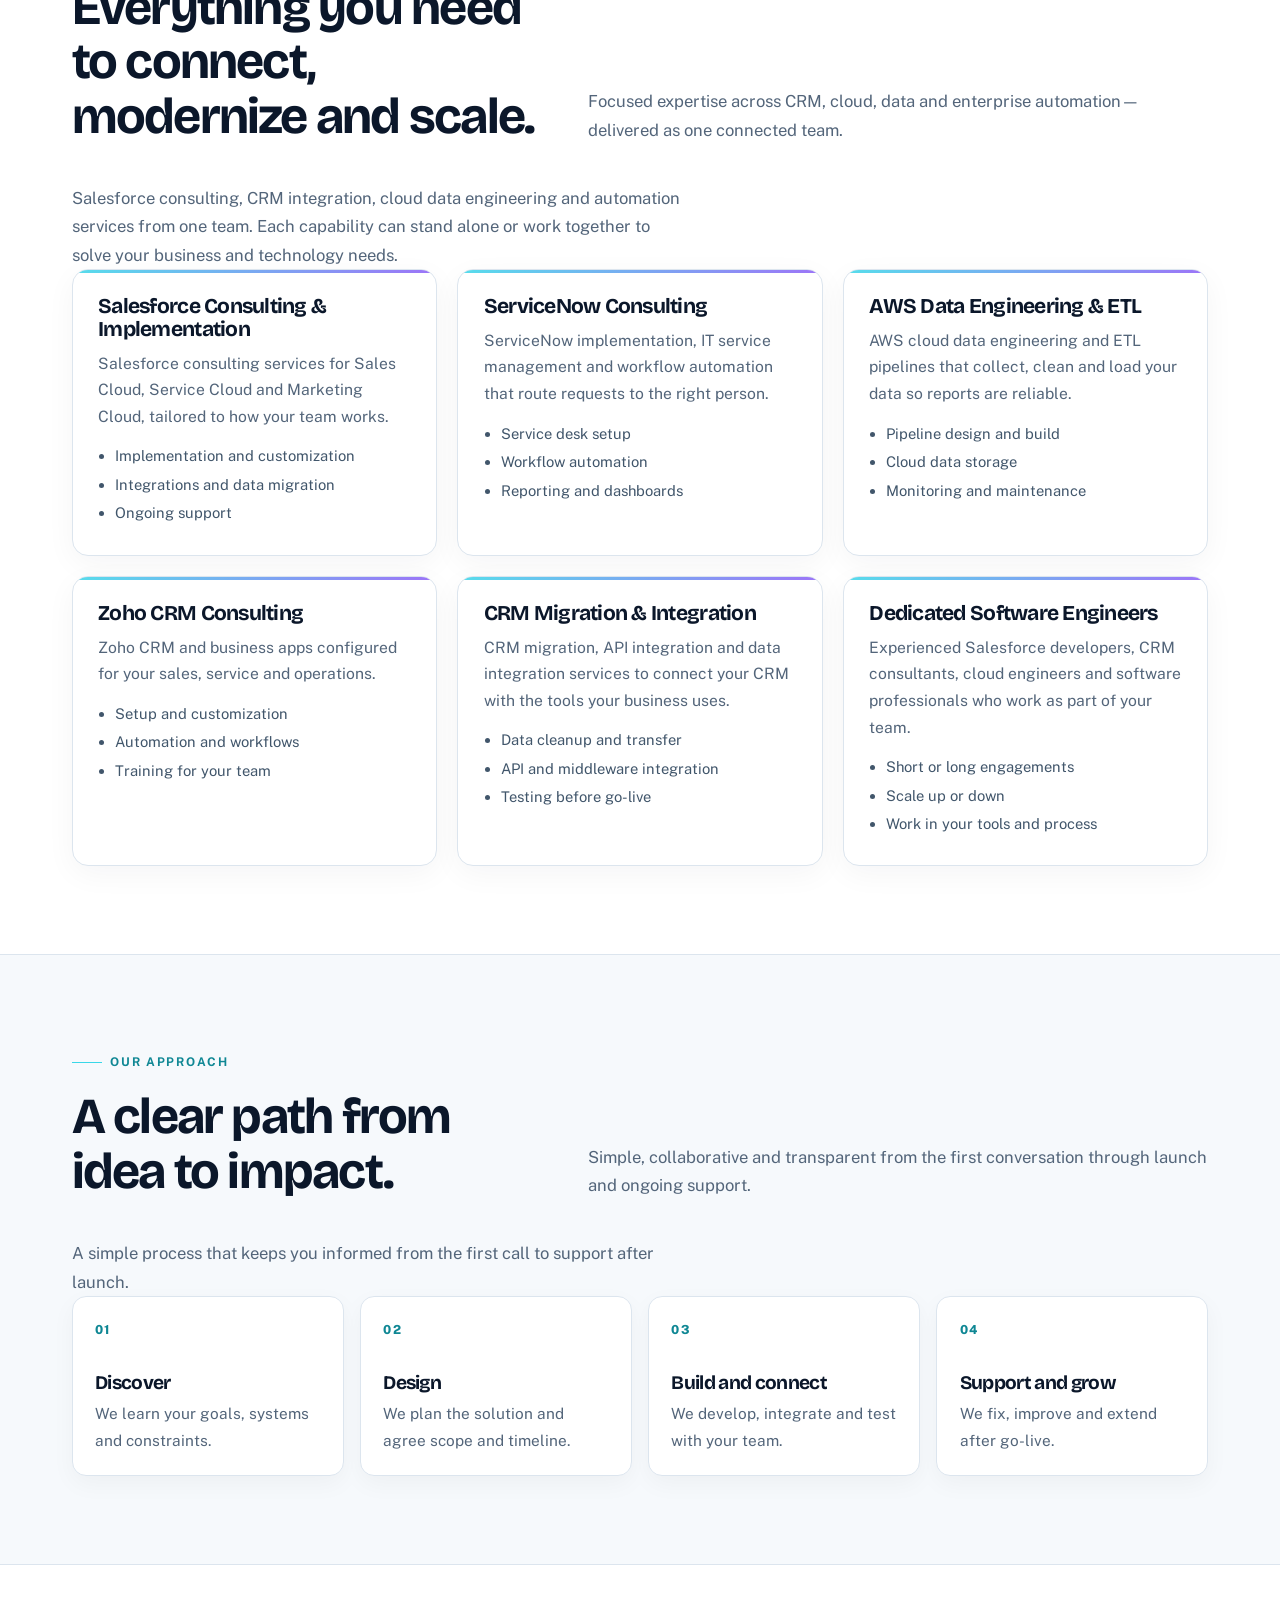
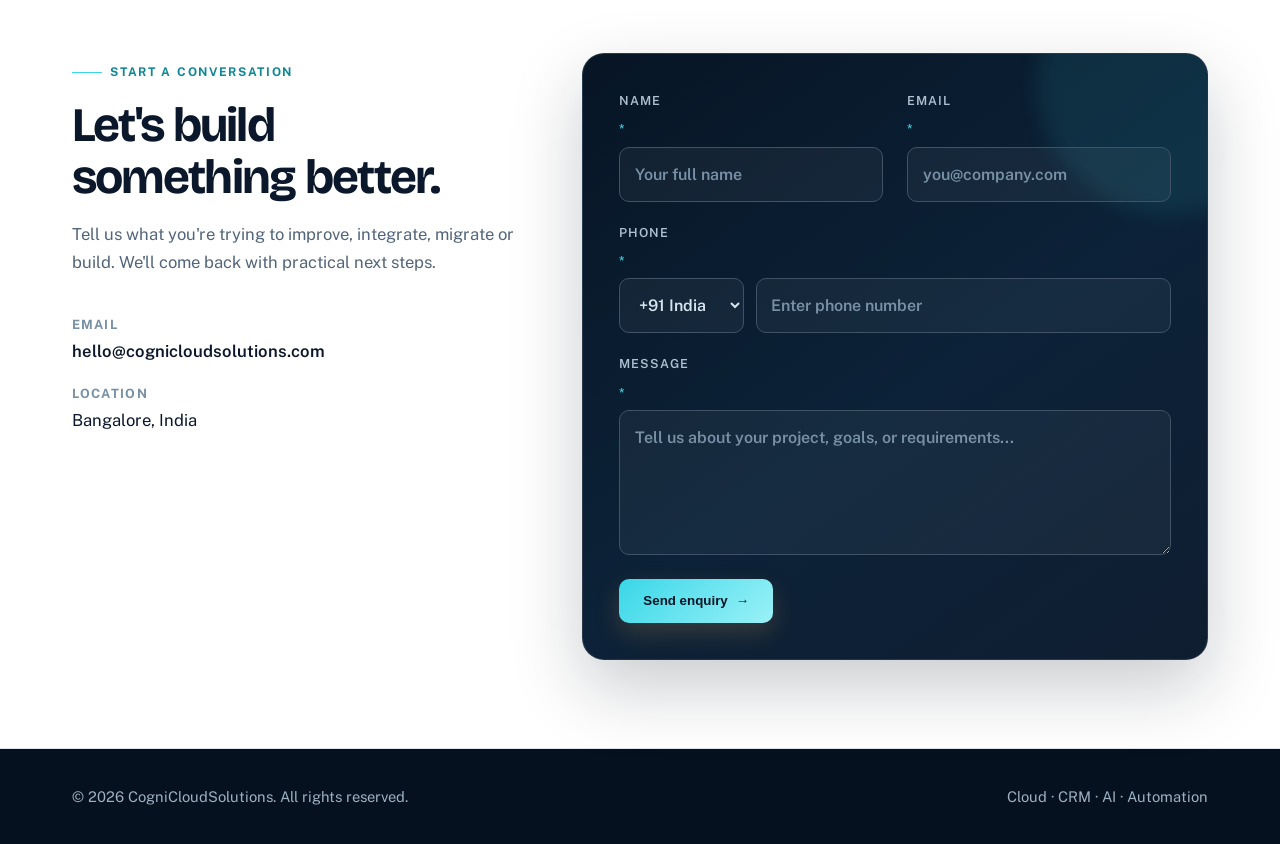
==== commit 2feb39f3: "Upgrade contact form with professional design and country code" ====
--- a/index.html
+++ b/index.html
@@ -99,10 +99,20 @@
 .contact h2{font-size:clamp(2rem,4vw,3rem);max-width:13ch}
 .contact .intro{margin-top:1rem}
 .contact-info{display:grid;gap:.8rem;margin-top:2rem}.contact-info strong{font-size:.8rem;text-transform:uppercase;letter-spacing:.1em;color:#7890a4}.contact-info a{font-weight:600;text-decoration:none}.contact-info a:hover{color:#0f8794}
-form{display:grid;gap:1rem;background:#101d2c;border-radius:18px;padding:2rem;color:#fff;box-shadow:0 25px 60px rgba(7,21,37,.18)}
-label{display:grid;gap:.35rem;font-weight:600;font-size:.9rem;color:#c8d7e4}
-input,textarea{font:inherit;padding:.8rem 0;border:0;border-bottom:1px solid #405366;border-radius:0;background:transparent;color:#fff;width:100%;outline:0}input:focus,textarea:focus{border-bottom-color:var(--cyan)}textarea{min-height:125px;resize:vertical}
-.btn.dark{background:linear-gradient(135deg,var(--cyan),#8feef6);color:#071525;justify-self:start}
+form.contact-form{display:grid;grid-template-columns:1fr 1fr;gap:1.25rem 1.5rem;background:linear-gradient(145deg,#071525 0%,#0c2238 55%,#101d31 100%);border:1px solid rgba(255,255,255,.12);border-radius:22px;padding:2.25rem;box-shadow:0 28px 70px rgba(7,21,37,.22);color:#fff;position:relative;overflow:hidden}
+form.contact-form:before{content:"";position:absolute;width:260px;height:260px;border-radius:50%;background:rgba(57,215,232,.09);filter:blur(10px);right:-90px;top:-100px;pointer-events:none}
+.contact-form label{display:grid;gap:.45rem;font-weight:600;font-size:.78rem;letter-spacing:.08em;text-transform:uppercase;color:#aebfd0;min-width:0;position:relative;z-index:1}
+.contact-form label.full{grid-column:1/-1}
+.contact-form input,.contact-form textarea,.contact-form select{font:inherit;font-size:1rem;padding:.8rem .9rem;border:1px solid #405366;border-radius:10px;background:rgba(255,255,255,.045);color:#fff;width:100%;outline:0;transition:.2s ease;min-width:0}
+.contact-form input::placeholder,.contact-form textarea::placeholder{color:#7890a5}
+.contact-form input:focus,.contact-form textarea:focus,.contact-form select:focus{border-color:var(--cyan);background:rgba(57,215,232,.055);box-shadow:0 0 0 3px rgba(57,215,232,.09)}
+.contact-form textarea{min-height:145px;resize:vertical}
+.phone-field{display:grid;grid-template-columns:125px minmax(0,1fr);gap:.7rem;min-width:0}
+.phone-field select{cursor:pointer;color:#d7e4ee}
+.phone-field select option{background:#0c2238;color:#fff}
+.contact-form .btn{margin-top:.25rem;justify-self:start}
+.btn.dark{background:linear-gradient(135deg,var(--cyan),#9bf1f7);color:#071525;justify-self:start;padding:.9rem 1.5rem}
+@media(max-width:700px){form.contact-form{grid-template-columns:1fr;padding:1.4rem}.contact-form label.full{grid-column:auto}.phone-field{grid-template-columns:105px minmax(0,1fr)}}
 footer{background:#06111f;color:#9eb0c1;padding:2.2rem 0;font-size:.92rem}footer .wrap{display:flex;justify-content:space-between;gap:1rem;flex-wrap:wrap}
 @media(max-width:900px){.grid{grid-template-columns:repeat(2,minmax(0,1fr))}.steps{grid-template-columns:repeat(2,minmax(0,1fr))}.about,.contact{grid-template-columns:1fr}.hero{padding:5rem 0}.hero-stats{margin-top:3rem}}
 @media(max-width:700px){.wrap{padding:0 1rem}header .wrap{min-height:68px}.logo img{width:180px;height:44px}nav{width:100%;gap:.8rem;font-size:.9rem}.hero{padding:4rem 0 3.5rem}.hero h1{font-size:clamp(2.5rem,13vw,3.6rem)}.hero-stats{grid-template-columns:1fr}.hero-stat{display:flex;justify-content:space-between;gap:1rem}.section-head{display:block}.section-head .intro{margin-top:1rem}.grid,.steps{grid-template-columns:1fr}section{padding:4rem 0}form{padding:1.35rem}}
@@ -182,13 +192,20 @@
 <p class="intro">Tell us what you're trying to improve, integrate, migrate or build. We'll come back with practical next steps.</p>
 <div class="contact-info"><div><strong>Email</strong><br><a href="mailto:hello@cognicloudsolutions.com">hello@cognicloudsolutions.com</a></div><div><strong>Location</strong><br>Bangalore, India</div></div>
 </div>
-<form id="contactForm" action="https://script.google.com/macros/s/AKfycby7FMXO1rtfaVryEMHI-EgoAi12WCTAoYp2iCmZPay3JEasLhc0bMcFN3RRq6M6rNP-/exec" method="POST">
-<label>Name<input type="text" name="name" required autocomplete="name"></label>
-<label>Email<input type="email" name="email" required autocomplete="email"></label>
-<label>Phone<input type="tel" name="phone" autocomplete="tel"></label>
-<label>Message<textarea name="message" required></textarea></label>
-<button class="btn dark" type="submit">Send message</button>
-<p id="formStatus" role="status" aria-live="polite" style="margin:0;color:var(--muted);"></p>
+<form id="contactForm" class="contact-form" action="https://script.google.com/macros/s/AKfycby7FMXO1rtfaVryEMHI-EgoAi12WCTAoYp2iCmZPay3JEasLhc0bMcFN3RRq6M6rNP-/exec" method="POST">
+<label>Name <span aria-hidden="true" style="color:#39d7e8">*</span><input type="text" name="name" required autocomplete="name" placeholder="Your full name"></label>
+<label>Email <span aria-hidden="true" style="color:#39d7e8">*</span><input type="email" name="email" required autocomplete="email" placeholder="you@company.com"></label>
+<label class="full">Phone <span aria-hidden="true" style="color:#39d7e8">*</span>
+<span class="phone-field">
+<select name="countryCode" required autocomplete="tel-country-code" aria-label="Country code">
+<option value="+91">+91 India</option><option value="+1">+1 US / Canada</option><option value="+44">+44 UK</option><option value="+61">+61 Australia</option><option value="+65">+65 Singapore</option><option value="+971">+971 UAE</option><option value="+974">+974 Qatar</option><option value="+966">+966 Saudi Arabia</option><option value="+49">+49 Germany</option><option value="+33">+33 France</option><option value="+81">+81 Japan</option><option value="+82">+82 South Korea</option><option value="+86">+86 China</option><option value="+64">+64 New Zealand</option><option value="+27">+27 South Africa</option><option value="+55">+55 Brazil</option><option value="+52">+52 Mexico</option><option value="+39">+39 Italy</option><option value="+34">+34 Spain</option><option value="+31">+31 Netherlands</option><option value="+41">+41 Switzerland</option><option value="+46">+46 Sweden</option><option value="+47">+47 Norway</option><option value="+45">+45 Denmark</option><option value="+32">+32 Belgium</option><option value="+7">+7 Russia / Kazakhstan</option><option value="+90">+90 Turkey</option><option value="+92">+92 Pakistan</option><option value="+880">+880 Bangladesh</option><option value="+94">+94 Sri Lanka</option><option value="+977">+977 Nepal</option><option value="+62">+62 Indonesia</option><option value="+60">+60 Malaysia</option><option value="+66">+66 Thailand</option><option value="+84">+84 Vietnam</option><option value="+63">+63 Philippines</option>
+</select>
+<input type="tel" name="phone" required autocomplete="tel" inputmode="tel" placeholder="Enter phone number" aria-label="Phone number">
+</span>
+</label>
+<label class="full">Message <span aria-hidden="true" style="color:#39d7e8">*</span><textarea name="message" required placeholder="Tell us about your project, goals, or requirements..."></textarea></label>
+<button class="btn dark" type="submit">Send enquiry <span>→</span></button>
+<p id="formStatus" role="status" aria-live="polite" style="margin:0;color:#aebfd0;"></p>
 </form>
 </div>
 </section>
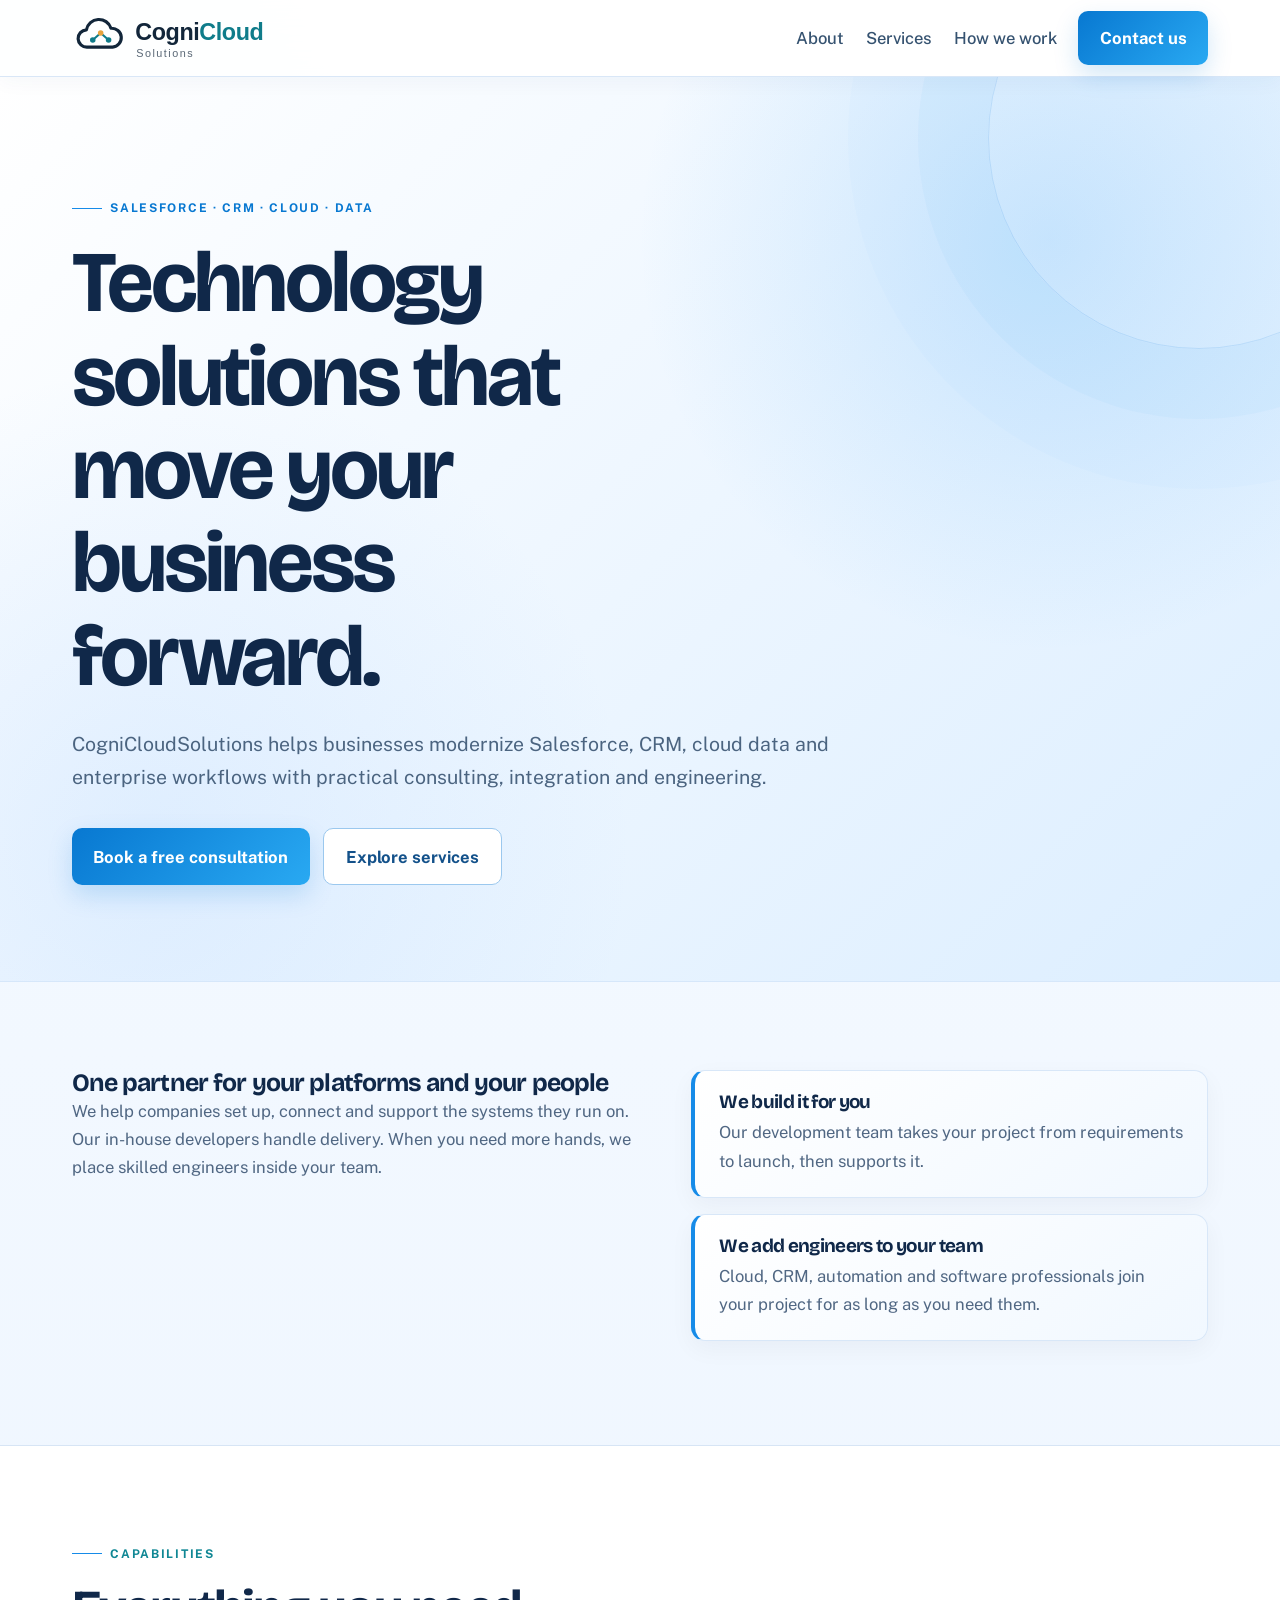
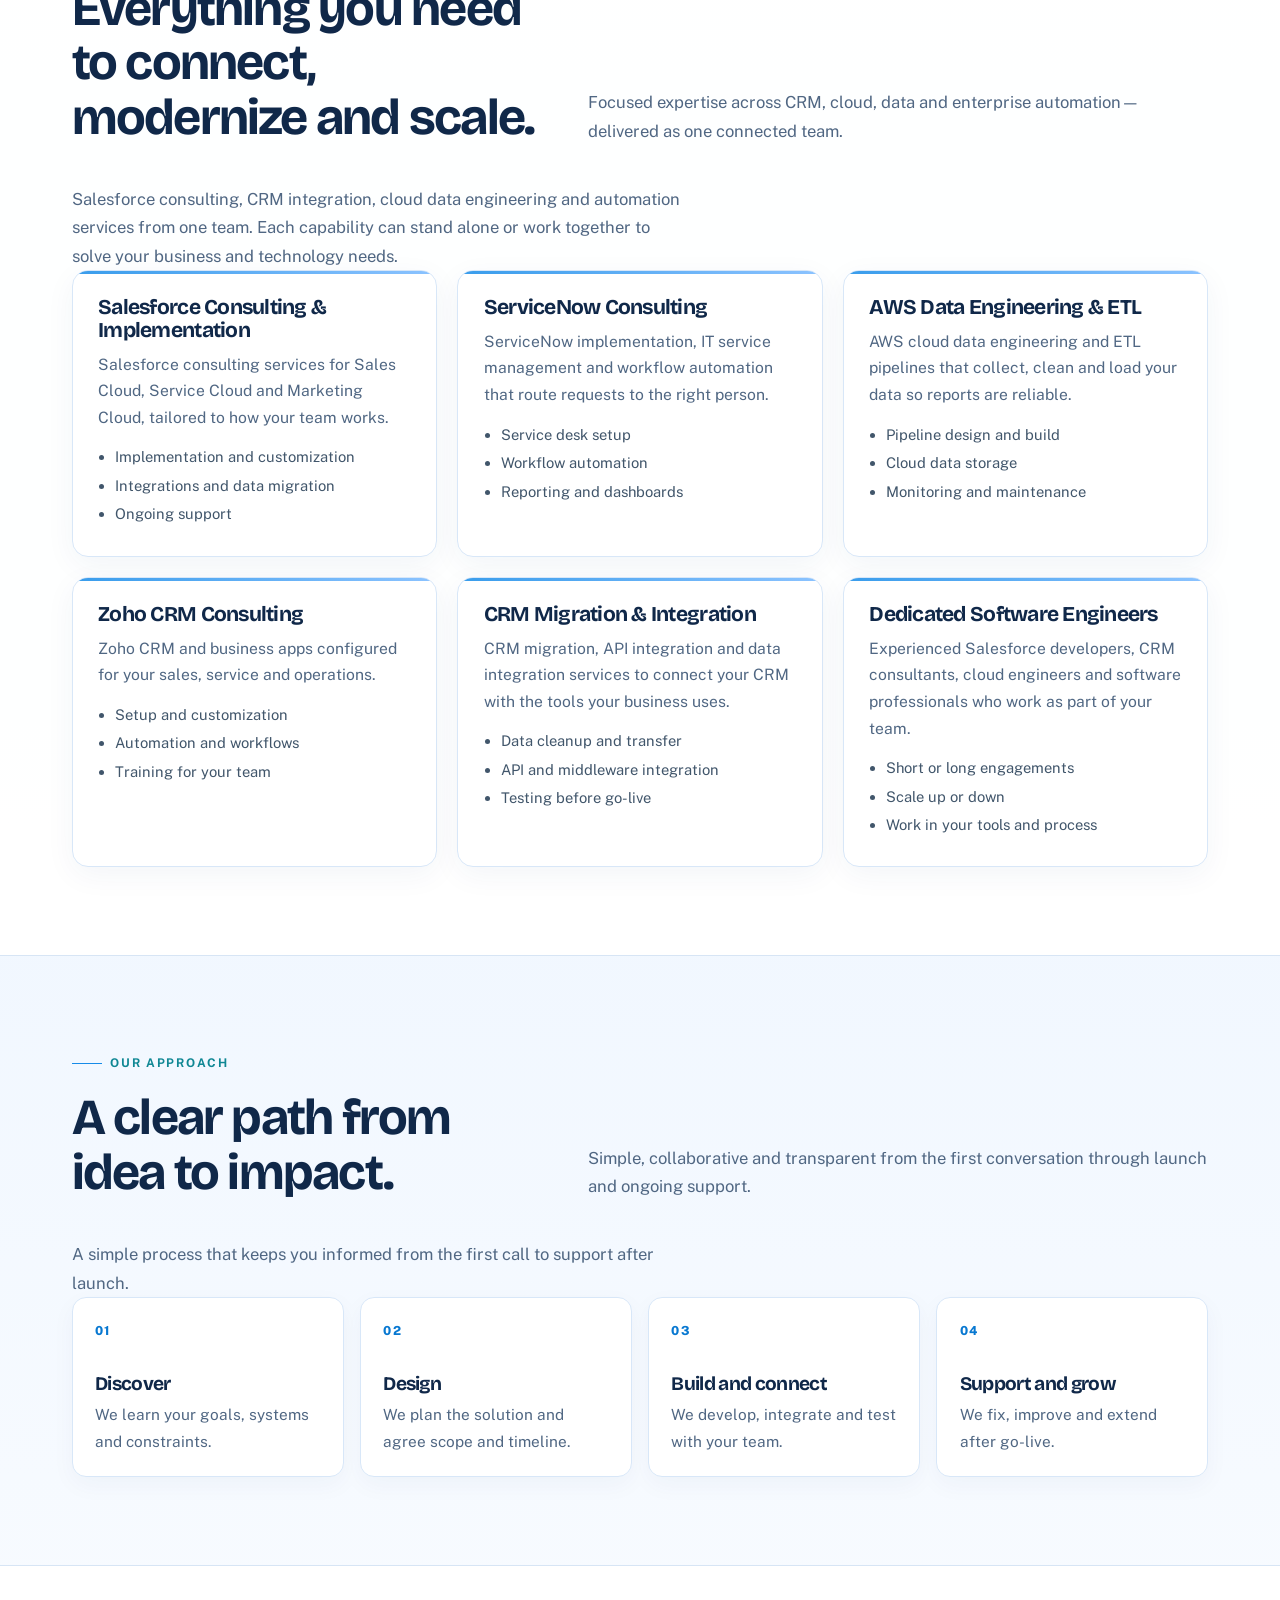
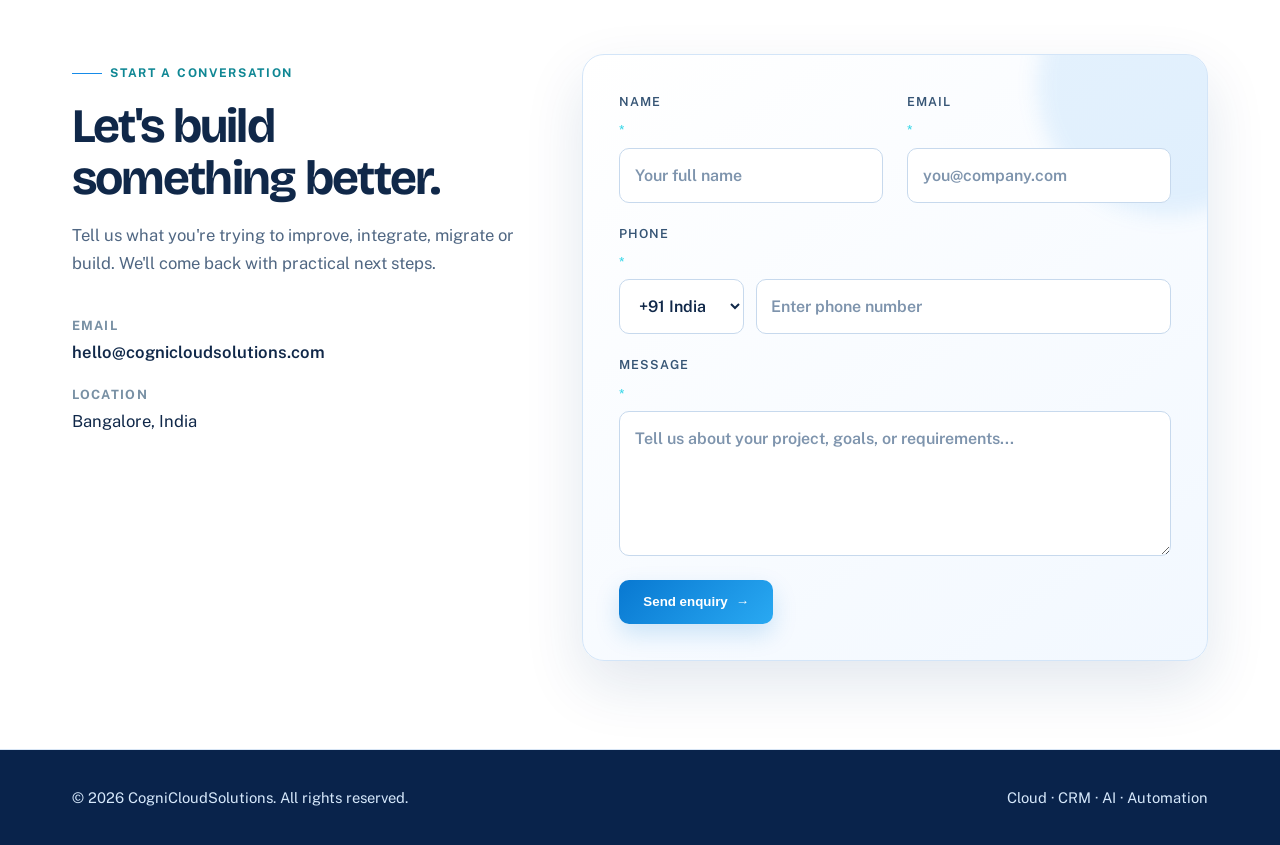
==== commit 00e88392: "Refresh homepage with professional blue and white cloud-focused theme" ====
--- a/index.html
+++ b/index.html
@@ -117,6 +117,42 @@
 @media(max-width:900px){.grid{grid-template-columns:repeat(2,minmax(0,1fr))}.steps{grid-template-columns:repeat(2,minmax(0,1fr))}.about,.contact{grid-template-columns:1fr}.hero{padding:5rem 0}.hero-stats{margin-top:3rem}}
 @media(max-width:700px){.wrap{padding:0 1rem}header .wrap{min-height:68px}.logo img{width:180px;height:44px}nav{width:100%;gap:.8rem;font-size:.9rem}.hero{padding:4rem 0 3.5rem}.hero h1{font-size:clamp(2.5rem,13vw,3.6rem)}.hero-stats{grid-template-columns:1fr}.hero-stat{display:flex;justify-content:space-between;gap:1rem}.section-head{display:block}.section-head .intro{margin-top:1rem}.grid,.steps{grid-template-columns:1fr}section{padding:4rem 0}form{padding:1.35rem}}
 @media(prefers-reduced-motion:reduce){*{scroll-behavior:auto!important;transition:none!important}}
+
+/* Blue-and-white cloud-focused brand refresh */
+:root{--bg:#f3f8ff;--surface:#fff;--ink:#102849;--muted:#506783;--line:#d7e5f5;--navy:#09234b;--navy2:#123c70;--cyan:#168be8;--violet:#5b8def;--accent:#1678d3;--shadow:0 20px 60px rgba(16,61,112,.10)}
+body{background:linear-gradient(180deg,#f7fbff 0%,#edf5ff 52%,#fff 100%);color:var(--ink)}
+body:before{background:radial-gradient(circle at 8% 12%,rgba(28,139,232,.10),transparent 27%),radial-gradient(circle at 92% 38%,rgba(90,157,245,.09),transparent 30%),linear-gradient(135deg,rgba(255,255,255,.55),transparent 55%)}
+header{background:rgba(255,255,255,.94);border-bottom:1px solid #d9e7f7;color:var(--ink);box-shadow:0 4px 20px rgba(16,61,112,.045)}
+.logo img{filter:none;width:250px;height:60px}
+nav a{color:#355270}nav a:hover{color:#0878d1}
+.btn{background:linear-gradient(135deg,#0878d1,#29a9f2);color:#fff;box-shadow:0 10px 25px rgba(8,120,209,.18)}
+.btn:hover{box-shadow:0 14px 30px rgba(8,120,209,.24)}
+.btn.ghost{background:#fff;color:#13518a;border:1px solid #9bc8ee;box-shadow:none}
+.hero{background:radial-gradient(circle at 82% 18%,rgba(65,165,247,.22),transparent 32%),radial-gradient(circle at 12% 85%,rgba(136,190,255,.18),transparent 35%),linear-gradient(135deg,#fff 0%,#edf6ff 52%,#dceeff 100%);color:#102849;border-bottom:1px solid #d6e7fa}
+.hero:after{border-color:rgba(20,128,218,.15);box-shadow:0 0 0 70px rgba(20,128,218,.035),0 0 0 140px rgba(20,128,218,.02)}
+.eyebrow{color:#0878d1}.eyebrow:before{background:#168be8}
+.hero p{color:#4b6480}
+.hero-stat{border:1px solid rgba(67,133,198,.20);background:rgba(255,255,255,.68);box-shadow:0 8px 24px rgba(16,61,112,.04)}
+.hero-stat strong{color:#123c70}.hero-stat span{color:#5b7390}
+section.white{background:rgba(255,255,255,.94)}
+.model{background:linear-gradient(145deg,#fff,#f1f8ff);border-color:#d8e7f8;border-left-color:#168be8}
+.svc{border-color:#d8e7f8;box-shadow:0 8px 30px rgba(16,61,112,.05)}
+.svc:before{background:linear-gradient(90deg,#168be8,#77b8ff)}
+.svc h3 a:hover{color:#0878d1}
+.steps li{border-color:#d8e7f8;box-shadow:0 8px 25px rgba(16,61,112,.04)}
+.steps li:before{color:#0878d1}
+.contact-info a:hover{color:#0878d1}
+form.contact-form{background:linear-gradient(145deg,#fff 0%,#f2f8ff 100%);border:1px solid #d3e5f8;box-shadow:0 24px 60px rgba(16,61,112,.12);color:#102849}
+form.contact-form:before{background:rgba(22,139,232,.10)}
+.contact-form label{color:#365575}
+.contact-form input,.contact-form textarea,.contact-form select{border-color:#c7d9ed;background:#fff;color:#102849}
+.contact-form input::placeholder,.contact-form textarea::placeholder{color:#7e94ad}
+.contact-form input:focus,.contact-form textarea:focus,.contact-form select:focus{border-color:#168be8;background:#fff;box-shadow:0 0 0 3px rgba(22,139,232,.12)}
+.phone-field select{color:#102849}.phone-field select option{background:#fff;color:#102849}
+.btn.dark{background:linear-gradient(135deg,#0878d1,#29a9f2);color:#fff}
+footer{background:#09234b;color:#d6e8fb}
+@media(max-width:700px){.logo img{width:210px;height:52px}}
+
 </style>
 </head>
 <body>
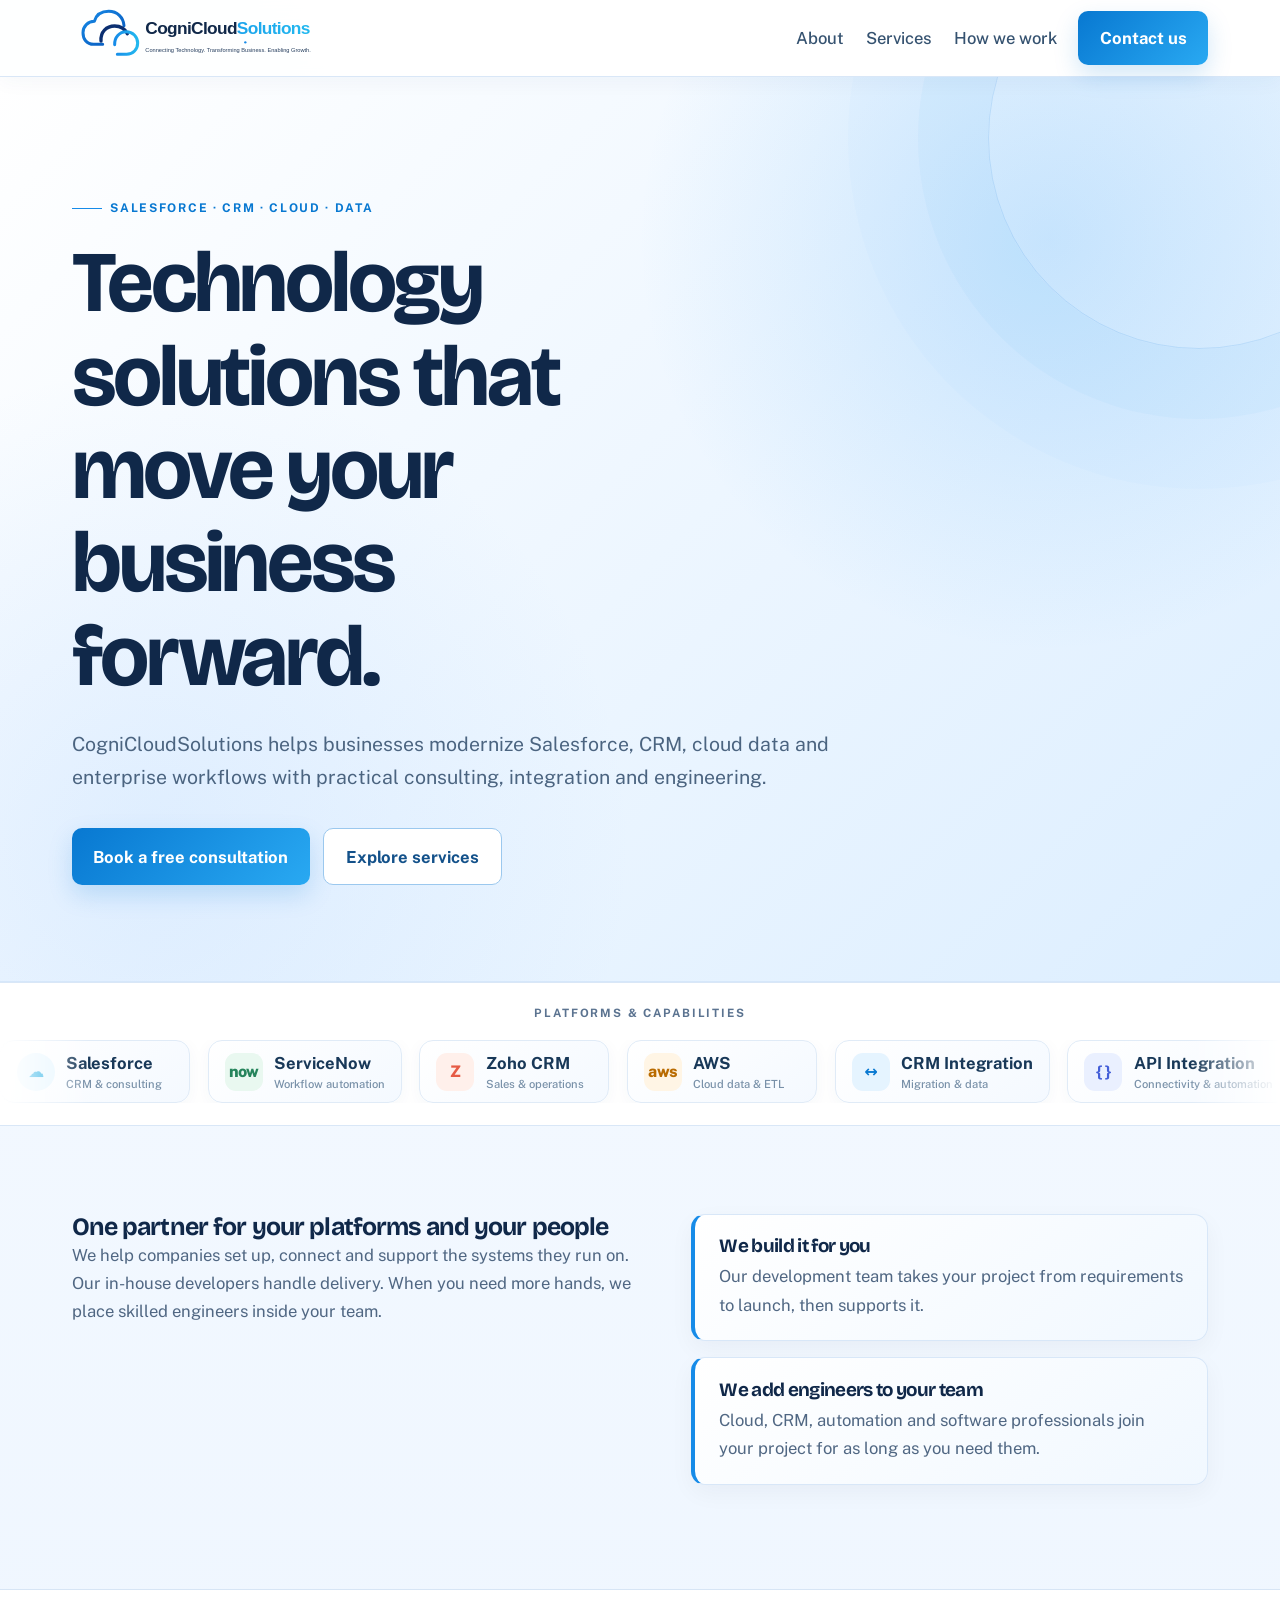
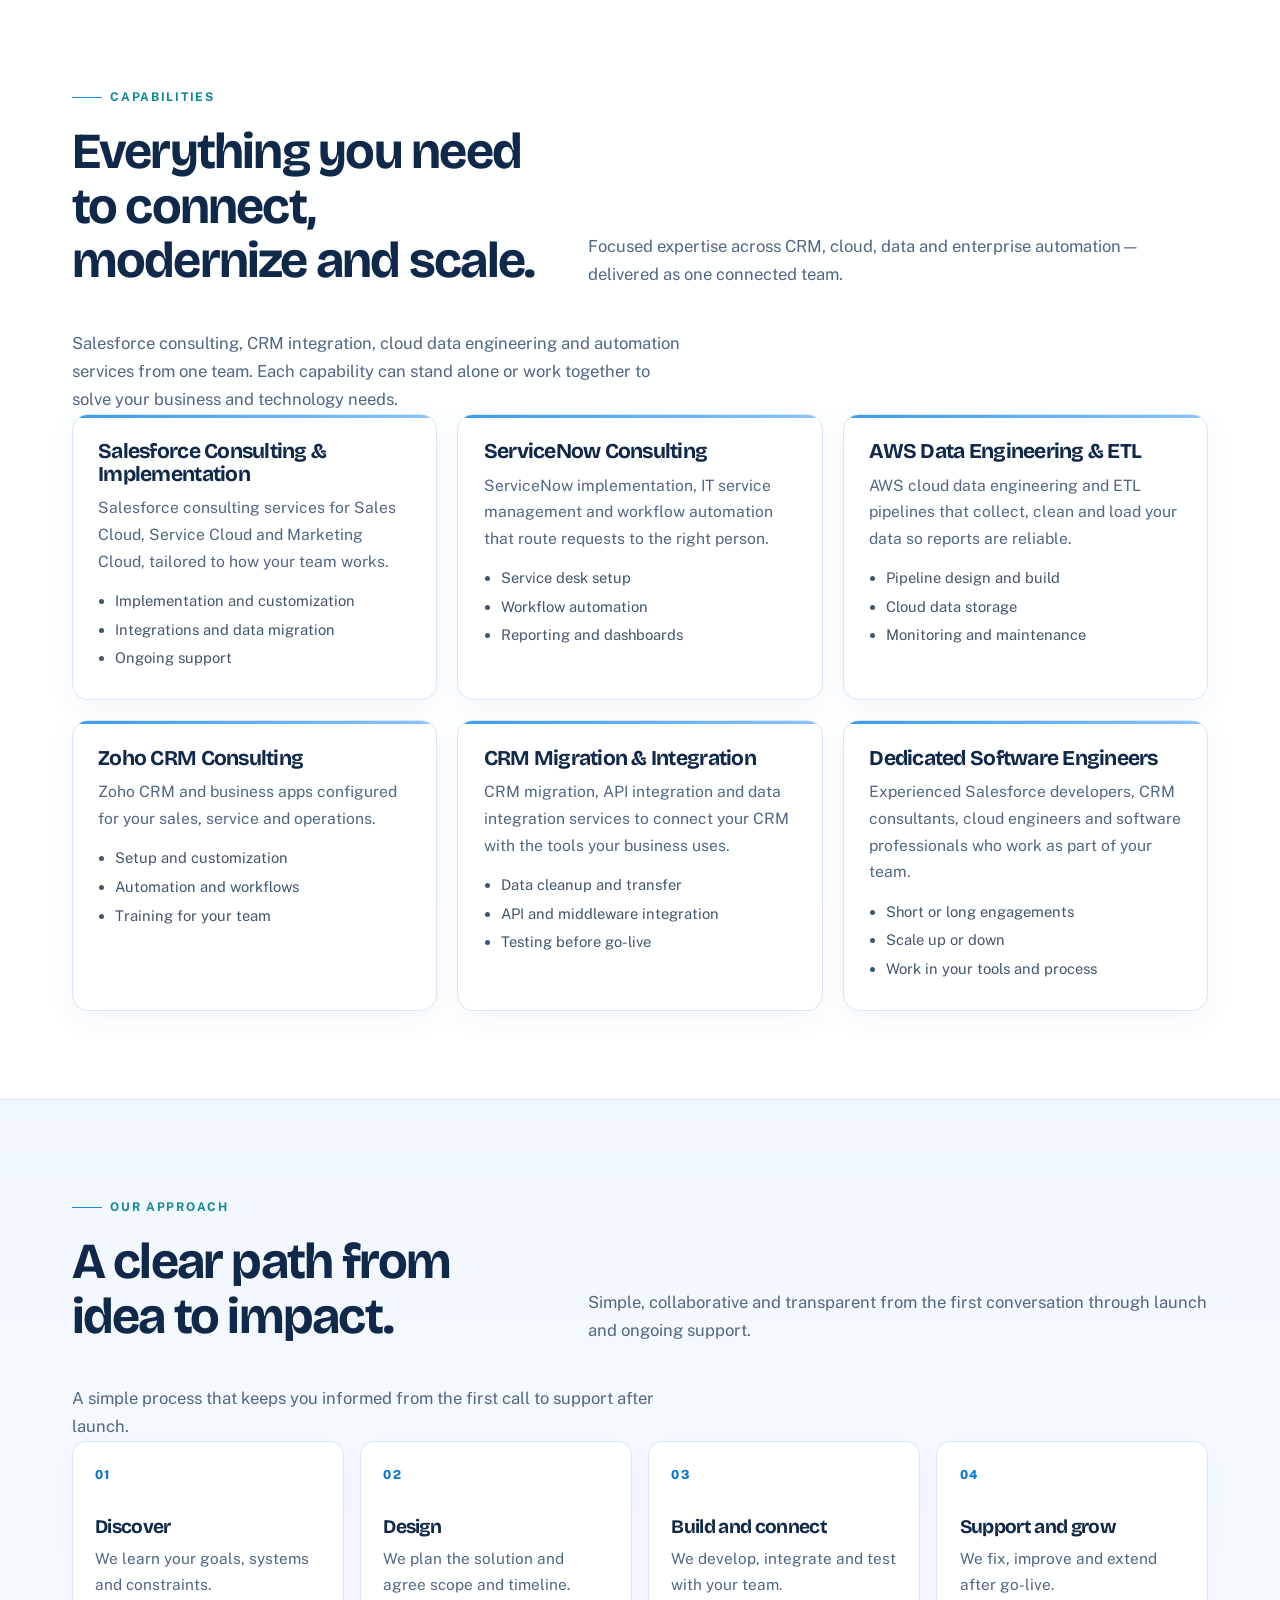
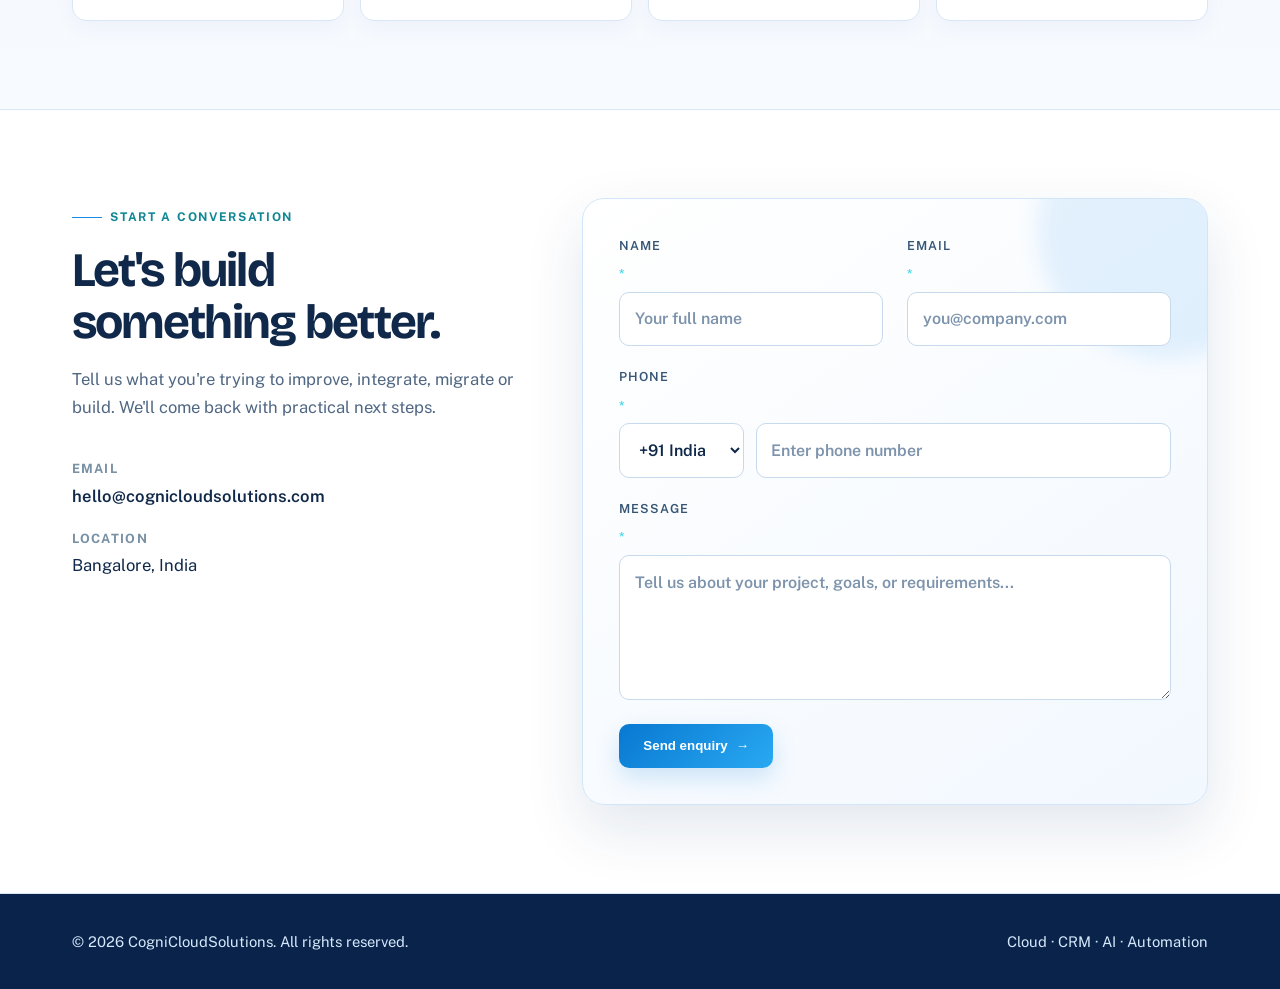
==== commit 3037bb93: "Add animated scrolling technology logo strip to homepage" ====
--- a/index.html
+++ b/index.html
@@ -153,6 +153,27 @@
 footer{background:#09234b;color:#d6e8fb}
 @media(max-width:700px){.logo img{width:210px;height:52px}}
 
+
+/* Animated technology and platform logo strip */
+.tech-strip{overflow:hidden;padding:1.35rem 0;background:#fff;border-top:1px solid #d9e7f7;border-bottom:1px solid #d9e7f7}
+.tech-strip-heading{text-align:center;color:#5b7390;text-transform:uppercase;letter-spacing:.16em;font-size:.72rem;font-weight:700;margin:0 0 1rem}
+.tech-marquee{display:flex;overflow:hidden;gap:0;mask-image:linear-gradient(90deg,transparent,#000 7%,#000 93%,transparent)}
+.tech-track{display:flex;align-items:center;gap:1.1rem;flex-shrink:0;min-width:max-content;padding-right:1.1rem;animation:tech-scroll 36s linear infinite}
+.tech-marquee:hover .tech-track{animation-play-state:paused}
+.tech-chip{display:flex;align-items:center;gap:.7rem;min-width:190px;padding:.72rem 1rem;border:1px solid #e0ebf7;border-radius:14px;background:linear-gradient(145deg,#fff,#f4f9ff);box-shadow:0 5px 18px rgba(16,61,112,.045);color:#183858;font-weight:700;line-height:1.25}
+.tech-mark{width:38px;height:38px;display:grid;place-items:center;flex:0 0 38px;border-radius:11px;background:#e8f4ff;color:#0878d1;font-size:1rem;font-weight:800;letter-spacing:-.04em}
+.tech-mark.salesforce{background:#e6f6ff;color:#00a1e0;border-radius:50%}
+.tech-mark.servicenow{background:#e9f8f0;color:#25845b}
+.tech-mark.zoho{background:#fff0eb;color:#e65b45}
+.tech-mark.aws{background:#fff5e5;color:#b96b00}
+.tech-mark.api{background:#eaf0ff;color:#435ed8}
+.tech-mark.cloud{background:#e5f4ff;color:#0878d1}
+.tech-mark.engineering{background:#eef1ff;color:#4e61b8}
+.tech-label small{display:block;color:#7890a8;font-weight:500;font-size:.7rem;margin-top:.2rem}
+@keyframes tech-scroll{from{transform:translateX(-50%)}to{transform:translateX(0)}}
+@media(prefers-reduced-motion:reduce){.tech-track{animation:none}.tech-marquee{overflow-x:auto;mask-image:none}}
+@media(max-width:700px){.tech-chip{min-width:165px;padding:.65rem .8rem}.tech-track{gap:.75rem;padding-right:.75rem}.tech-strip{padding:1.1rem 0}}
+
 </style>
 </head>
 <body>
@@ -178,6 +199,34 @@
 <a class="btn ghost" href="#services">Explore services</a>
 </div>
 </div>
+</div>
+
+<div class="tech-strip" aria-label="Our technology expertise">
+  <div class="wrap"><p class="tech-strip-heading">Platforms &amp; capabilities</p></div>
+  <div class="tech-marquee">
+    <div class="tech-track">
+      <div class="tech-chip"><span class="tech-mark salesforce">☁</span><span class="tech-label">Salesforce<small>CRM &amp; consulting</small></span></div>
+      <div class="tech-chip"><span class="tech-mark servicenow">now</span><span class="tech-label">ServiceNow<small>Workflow automation</small></span></div>
+      <div class="tech-chip"><span class="tech-mark zoho">Z</span><span class="tech-label">Zoho CRM<small>Sales &amp; operations</small></span></div>
+      <div class="tech-chip"><span class="tech-mark aws">aws</span><span class="tech-label">AWS<small>Cloud data &amp; ETL</small></span></div>
+      <div class="tech-chip"><span class="tech-mark cloud">↔</span><span class="tech-label">CRM Integration<small>Migration &amp; data</small></span></div>
+      <div class="tech-chip"><span class="tech-mark api">{ }</span><span class="tech-label">API Integration<small>Connectivity &amp; automation</small></span></div>
+      <div class="tech-chip"><span class="tech-mark cloud">☁</span><span class="tech-label">Cloud Solutions<small>Modernization &amp; scale</small></span></div>
+      <div class="tech-chip"><span class="tech-mark engineering">⌘</span><span class="tech-label">Software Engineering<small>Dedicated engineers</small></span></div>
+      <div class="tech-chip"><span class="tech-mark api">AI</span><span class="tech-label">AI &amp; Automation<small>Smarter workflows</small></span></div>
+    </div>
+    <div class="tech-track" aria-hidden="true">
+      <div class="tech-chip"><span class="tech-mark salesforce">☁</span><span class="tech-label">Salesforce<small>CRM &amp; consulting</small></span></div>
+      <div class="tech-chip"><span class="tech-mark servicenow">now</span><span class="tech-label">ServiceNow<small>Workflow automation</small></span></div>
+      <div class="tech-chip"><span class="tech-mark zoho">Z</span><span class="tech-label">Zoho CRM<small>Sales &amp; operations</small></span></div>
+      <div class="tech-chip"><span class="tech-mark aws">aws</span><span class="tech-label">AWS<small>Cloud data &amp; ETL</small></span></div>
+      <div class="tech-chip"><span class="tech-mark cloud">↔</span><span class="tech-label">CRM Integration<small>Migration &amp; data</small></span></div>
+      <div class="tech-chip"><span class="tech-mark api">{ }</span><span class="tech-label">API Integration<small>Connectivity &amp; automation</small></span></div>
+      <div class="tech-chip"><span class="tech-mark cloud">☁</span><span class="tech-label">Cloud Solutions<small>Modernization &amp; scale</small></span></div>
+      <div class="tech-chip"><span class="tech-mark engineering">⌘</span><span class="tech-label">Software Engineering<small>Dedicated engineers</small></span></div>
+      <div class="tech-chip"><span class="tech-mark api">AI</span><span class="tech-label">AI &amp; Automation<small>Smarter workflows</small></span></div>
+    </div>
+  </div>
 </div>
 
 <section id="about">
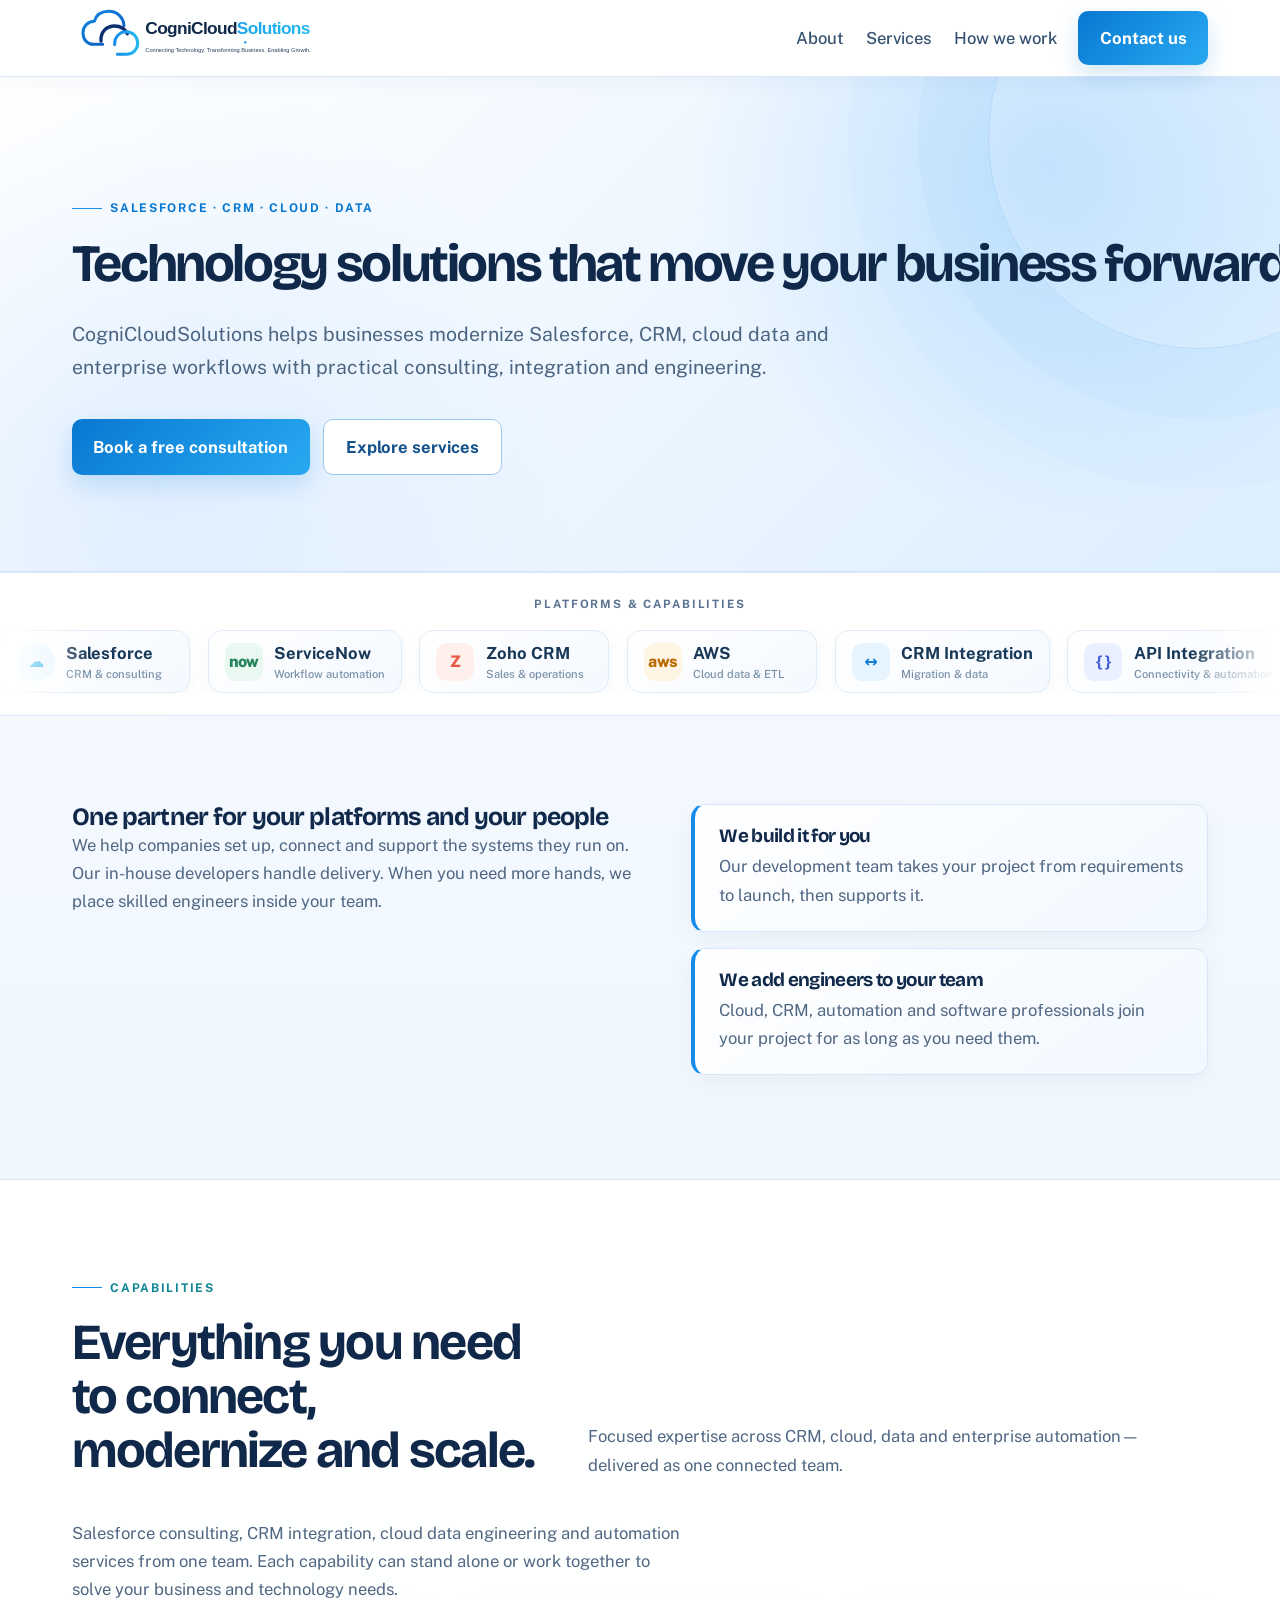
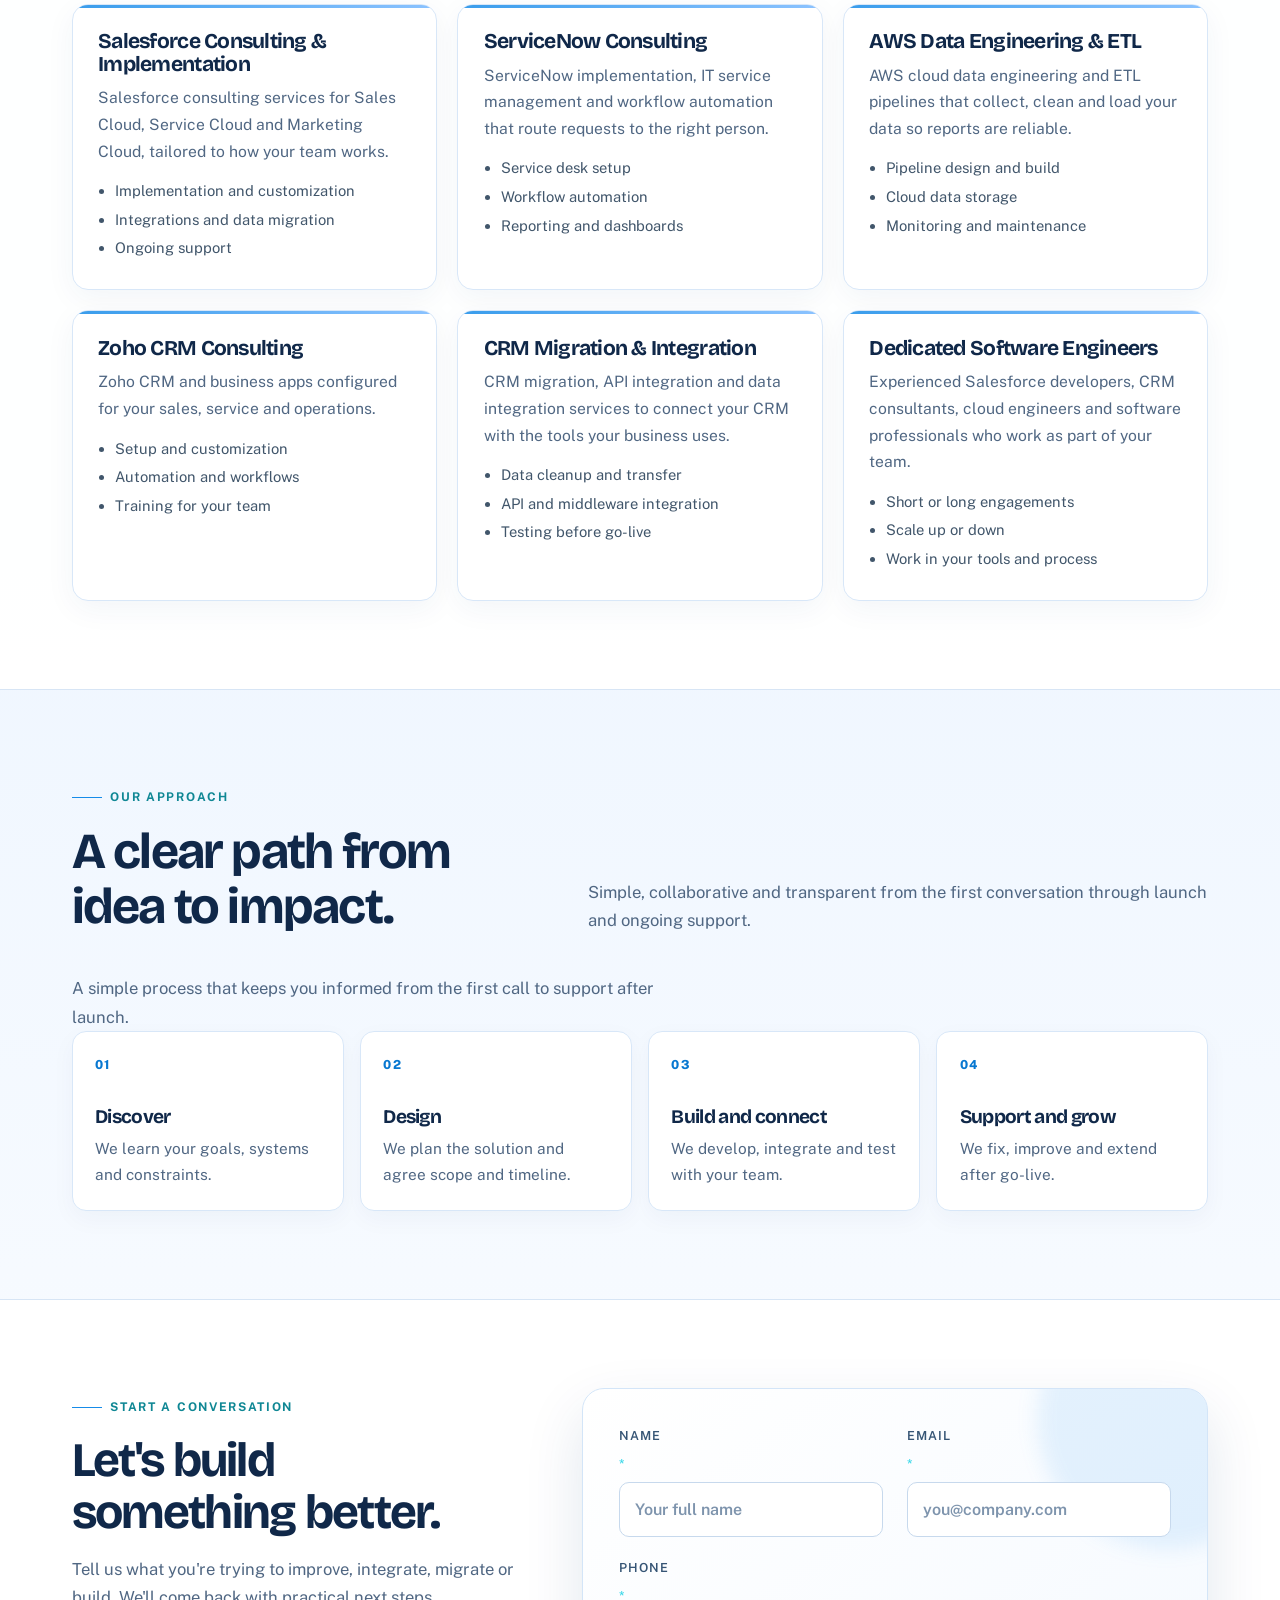
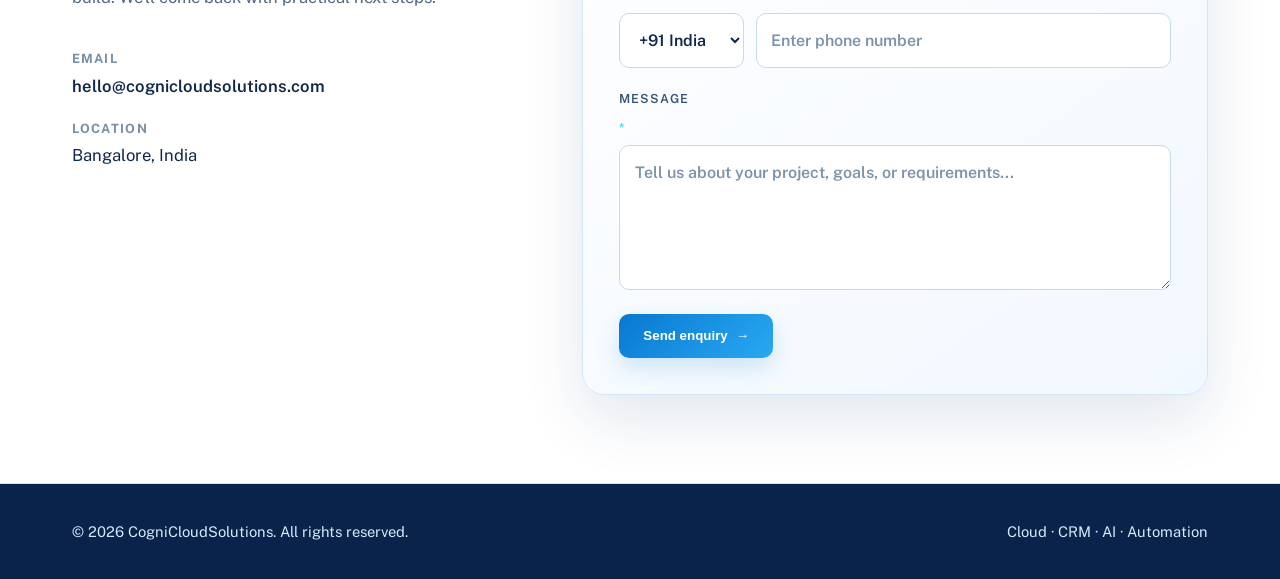
==== commit 98f43dc9: "Keep homepage hero headline on one line on desktop" ====
--- a/index.html
+++ b/index.html
@@ -174,6 +174,11 @@
 @media(prefers-reduced-motion:reduce){.tech-track{animation:none}.tech-marquee{overflow-x:auto;mask-image:none}}
 @media(max-width:700px){.tech-chip{min-width:165px;padding:.65rem .8rem}.tech-track{gap:.75rem;padding-right:.75rem}.tech-strip{padding:1.1rem 0}}
 
+
+/* Keep the homepage headline on one line on wide screens */
+.hero h1{max-width:none;width:100%;white-space:nowrap;font-size:clamp(1.8rem,4.1vw,4.15rem);letter-spacing:-.045em}
+@media(max-width:760px){.hero h1{white-space:normal;font-size:clamp(2.35rem,9vw,3.35rem);max-width:14ch}}
+
 </style>
 </head>
 <body>
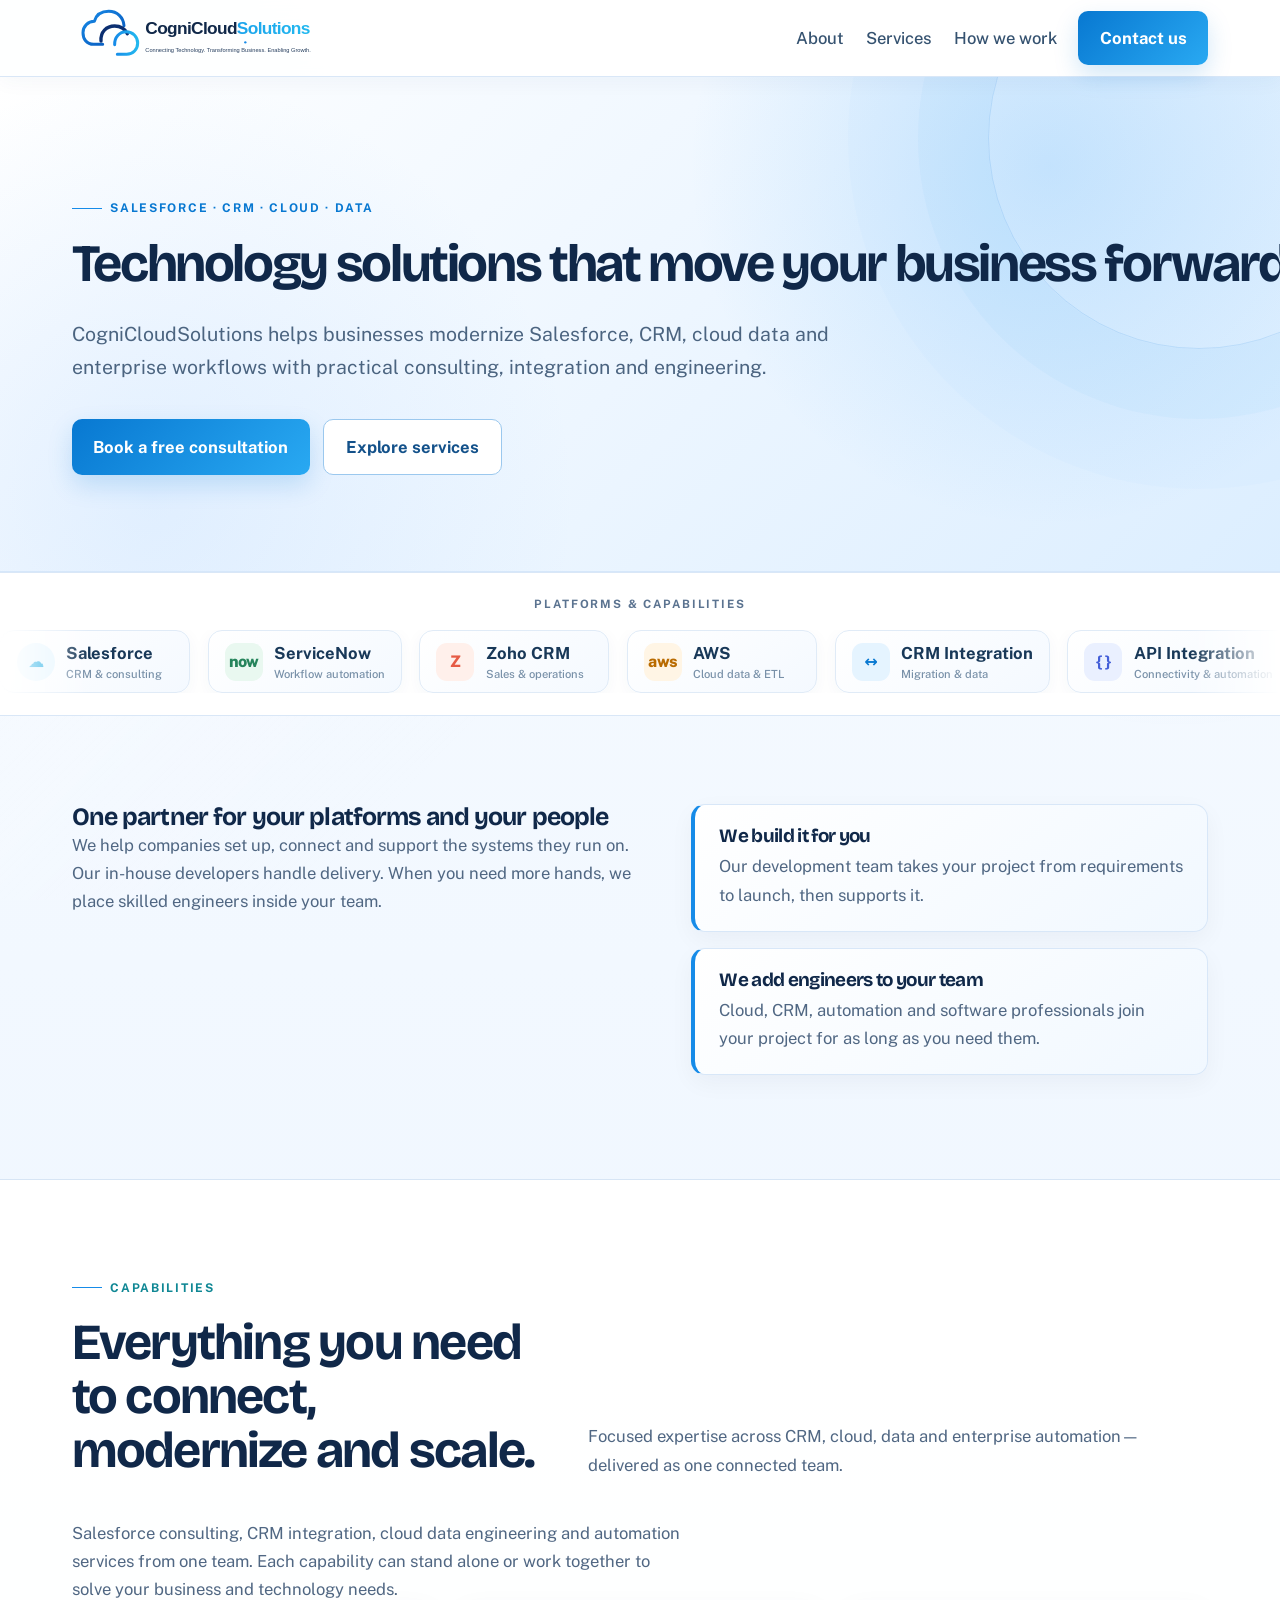
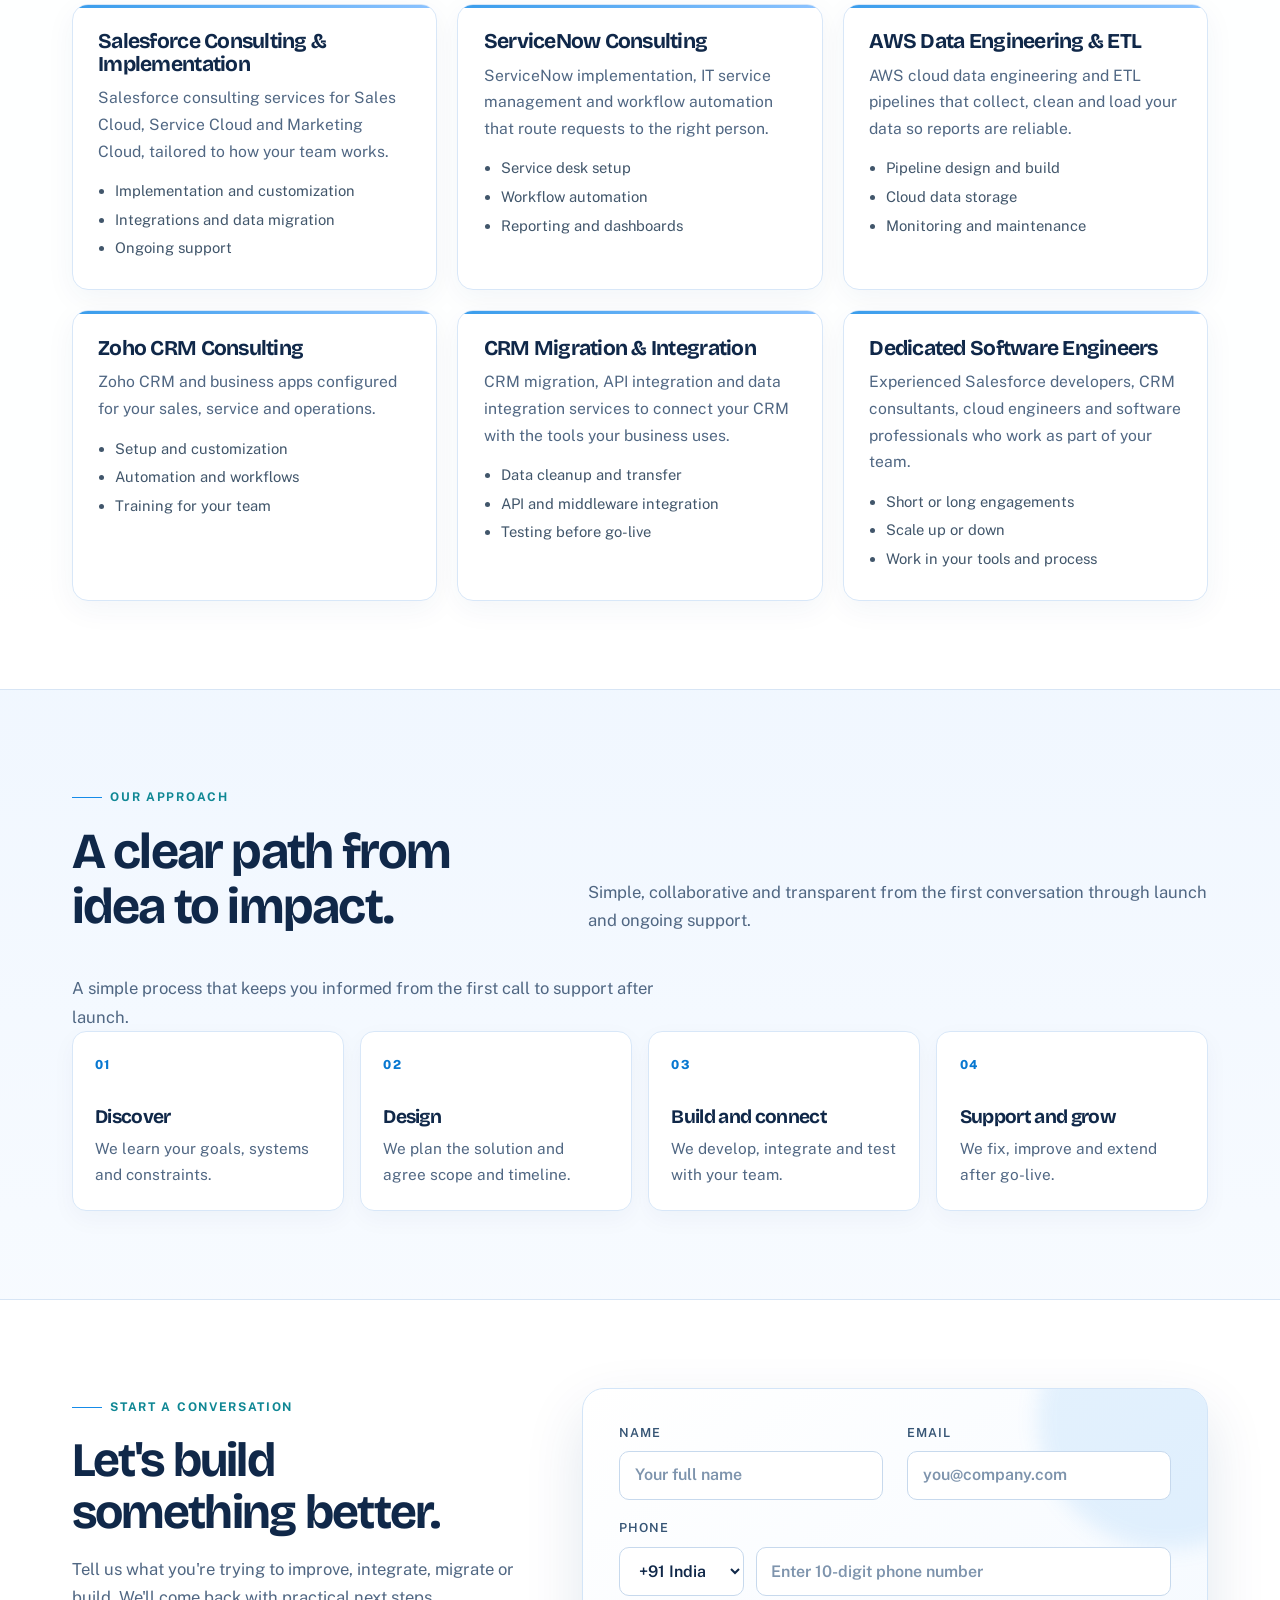
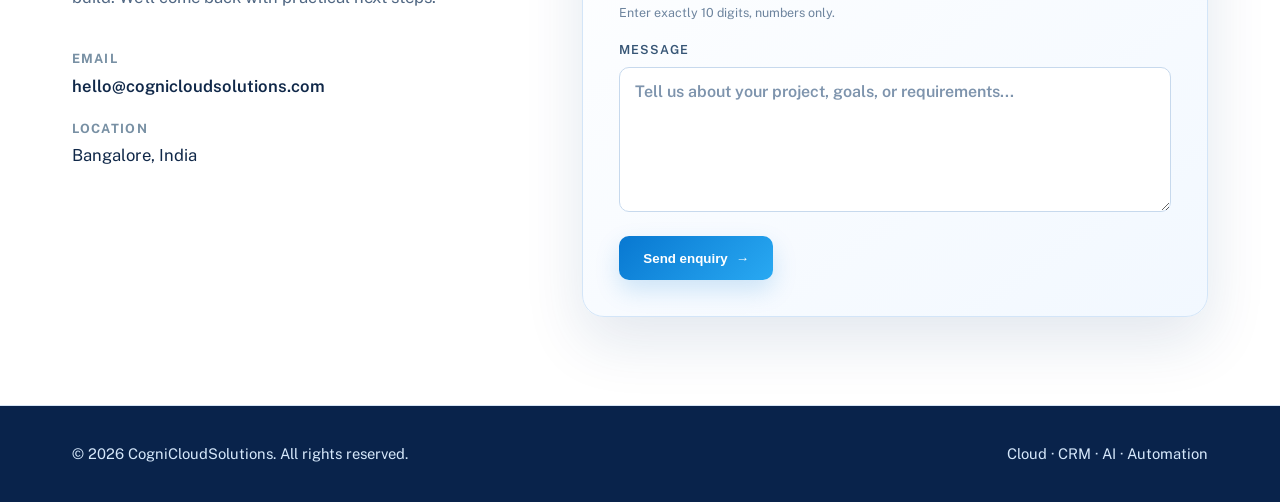
==== commit 90742cd2: "Validate 10-digit phone and email; align contact form labels" ====
--- a/index.html
+++ b/index.html
@@ -179,6 +179,17 @@
 .hero h1{max-width:none;width:100%;white-space:nowrap;font-size:clamp(1.8rem,4.1vw,4.15rem);letter-spacing:-.045em}
 @media(max-width:760px){.hero h1{white-space:normal;font-size:clamp(2.35rem,9vw,3.35rem);max-width:14ch}}
 
+
+/* Clear, aligned form labels and strict contact validation */
+.contact-form label{display:flex;flex-direction:column;align-items:stretch;gap:.55rem;line-height:1.35}
+.contact-form label.full{grid-column:1/-1}
+.contact-form input,.contact-form textarea,.contact-form select{margin:0}
+.contact-form .phone-field{margin-top:.1rem}
+.contact-form .field-hint{font-size:.78rem;font-weight:400;letter-spacing:0;text-transform:none;color:#6d849e}
+.contact-form input:invalid:not(:placeholder-shown){border-color:#d9485f}
+.contact-form input:focus:invalid:not(:placeholder-shown){box-shadow:0 0 0 3px rgba(217,72,95,.10)}
+@media(max-width:700px){.contact-form label.full{grid-column:auto}}
+
 </style>
 </head>
 <body>
@@ -283,19 +294,20 @@
 <div class="contact-info"><div><strong>Email</strong><br><a href="mailto:hello@cognicloudsolutions.com">hello@cognicloudsolutions.com</a></div><div><strong>Location</strong><br>Bangalore, India</div></div>
 </div>
 <form id="contactForm" class="contact-form" action="https://script.google.com/macros/s/AKfycby7FMXO1rtfaVryEMHI-EgoAi12WCTAoYp2iCmZPay3JEasLhc0bMcFN3RRq6M6rNP-/exec" method="POST">
-<label>Name <span aria-hidden="true" style="color:#39d7e8">*</span><input type="text" name="name" required autocomplete="name" placeholder="Your full name"></label>
-<label>Email <span aria-hidden="true" style="color:#39d7e8">*</span><input type="email" name="email" required autocomplete="email" placeholder="you@company.com"></label>
-<label class="full">Phone <span aria-hidden="true" style="color:#39d7e8">*</span>
+<label>Name<input type="text" name="name" required autocomplete="name" placeholder="Your full name"></label>
+<label>Email<input type="email" name="email" required autocomplete="email" inputmode="email" placeholder="you@company.com" pattern="[A-Za-z0-9.!#$%&amp;'*+/=?^_`{|}~-]+@[A-Za-z0-9-]+(\.[A-Za-z0-9-]+)+"></label>
+<label class="full">Phone
 <span class="phone-field">
 <select name="countryCode" required autocomplete="tel-country-code" aria-label="Country code">
 <option value="+91">+91 India</option><option value="+1">+1 US / Canada</option><option value="+44">+44 UK</option><option value="+61">+61 Australia</option><option value="+65">+65 Singapore</option><option value="+971">+971 UAE</option><option value="+974">+974 Qatar</option><option value="+966">+966 Saudi Arabia</option><option value="+49">+49 Germany</option><option value="+33">+33 France</option><option value="+81">+81 Japan</option><option value="+82">+82 South Korea</option><option value="+86">+86 China</option><option value="+64">+64 New Zealand</option><option value="+27">+27 South Africa</option><option value="+55">+55 Brazil</option><option value="+52">+52 Mexico</option><option value="+39">+39 Italy</option><option value="+34">+34 Spain</option><option value="+31">+31 Netherlands</option><option value="+41">+41 Switzerland</option><option value="+46">+46 Sweden</option><option value="+47">+47 Norway</option><option value="+45">+45 Denmark</option><option value="+32">+32 Belgium</option><option value="+7">+7 Russia / Kazakhstan</option><option value="+90">+90 Turkey</option><option value="+92">+92 Pakistan</option><option value="+880">+880 Bangladesh</option><option value="+94">+94 Sri Lanka</option><option value="+977">+977 Nepal</option><option value="+62">+62 Indonesia</option><option value="+60">+60 Malaysia</option><option value="+66">+66 Thailand</option><option value="+84">+84 Vietnam</option><option value="+63">+63 Philippines</option>
 </select>
-<input type="tel" name="phone" required autocomplete="tel" inputmode="tel" placeholder="Enter phone number" aria-label="Phone number">
+<input type="tel" name="phone" required autocomplete="tel-national" inputmode="numeric" pattern="[0-9]{10}" minlength="10" maxlength="10" placeholder="Enter 10-digit phone number" aria-label="Phone number" title="Enter exactly 10 digits, using numbers only.">
 </span>
+<small class="field-hint">Enter exactly 10 digits, numbers only.</small>
 </label>
-<label class="full">Message <span aria-hidden="true" style="color:#39d7e8">*</span><textarea name="message" required placeholder="Tell us about your project, goals, or requirements..."></textarea></label>
+<label class="full">Message<textarea name="message" required placeholder="Tell us about your project, goals, or requirements..."></textarea></label>
 <button class="btn dark" type="submit">Send enquiry <span>→</span></button>
-<p id="formStatus" role="status" aria-live="polite" style="margin:0;color:#aebfd0;"></p>
+<p id="formStatus" role="status" aria-live="polite" style="margin:0;color:var(--muted);"></p>
 </form>
 </div>
 </section>
@@ -304,10 +316,22 @@
 <footer><div class="wrap"><span>&copy; 2026 CogniCloudSolutions. All rights reserved.</span><span>Cloud &middot; CRM &middot; AI &middot; Automation</span></div></footer>
 <script>
 const contactForm = document.getElementById("contactForm");
+const emailField = contactForm.querySelector('input[name="email"]');
+const phoneField = contactForm.querySelector('input[name="phone"]');
 const formStatus = document.getElementById("formStatus");
 
+phoneField.addEventListener("input", function () {
+  const digitsOnly = this.value.replace(/[^0-9]/g, "").slice(0, 10);
+  if (this.value !== digitsOnly) this.value = digitsOnly;
+  this.setCustomValidity(digitsOnly.length === 10 ? "" : "Enter exactly 10 digits, numbers only.");
+});
+emailField.addEventListener("input", function () {
+  this.setCustomValidity("");
+});
 contactForm.addEventListener("submit", async function (event) {
   event.preventDefault();
+  phoneField.setCustomValidity(/^[0-9]{10}$/.test(phoneField.value) ? "" : "Enter exactly 10 digits, numbers only.");
+  if (!contactForm.checkValidity()) { contactForm.reportValidity(); return; }
 
   const button = contactForm.querySelector("button[type=\"submit\"]");
   button.disabled = true;
